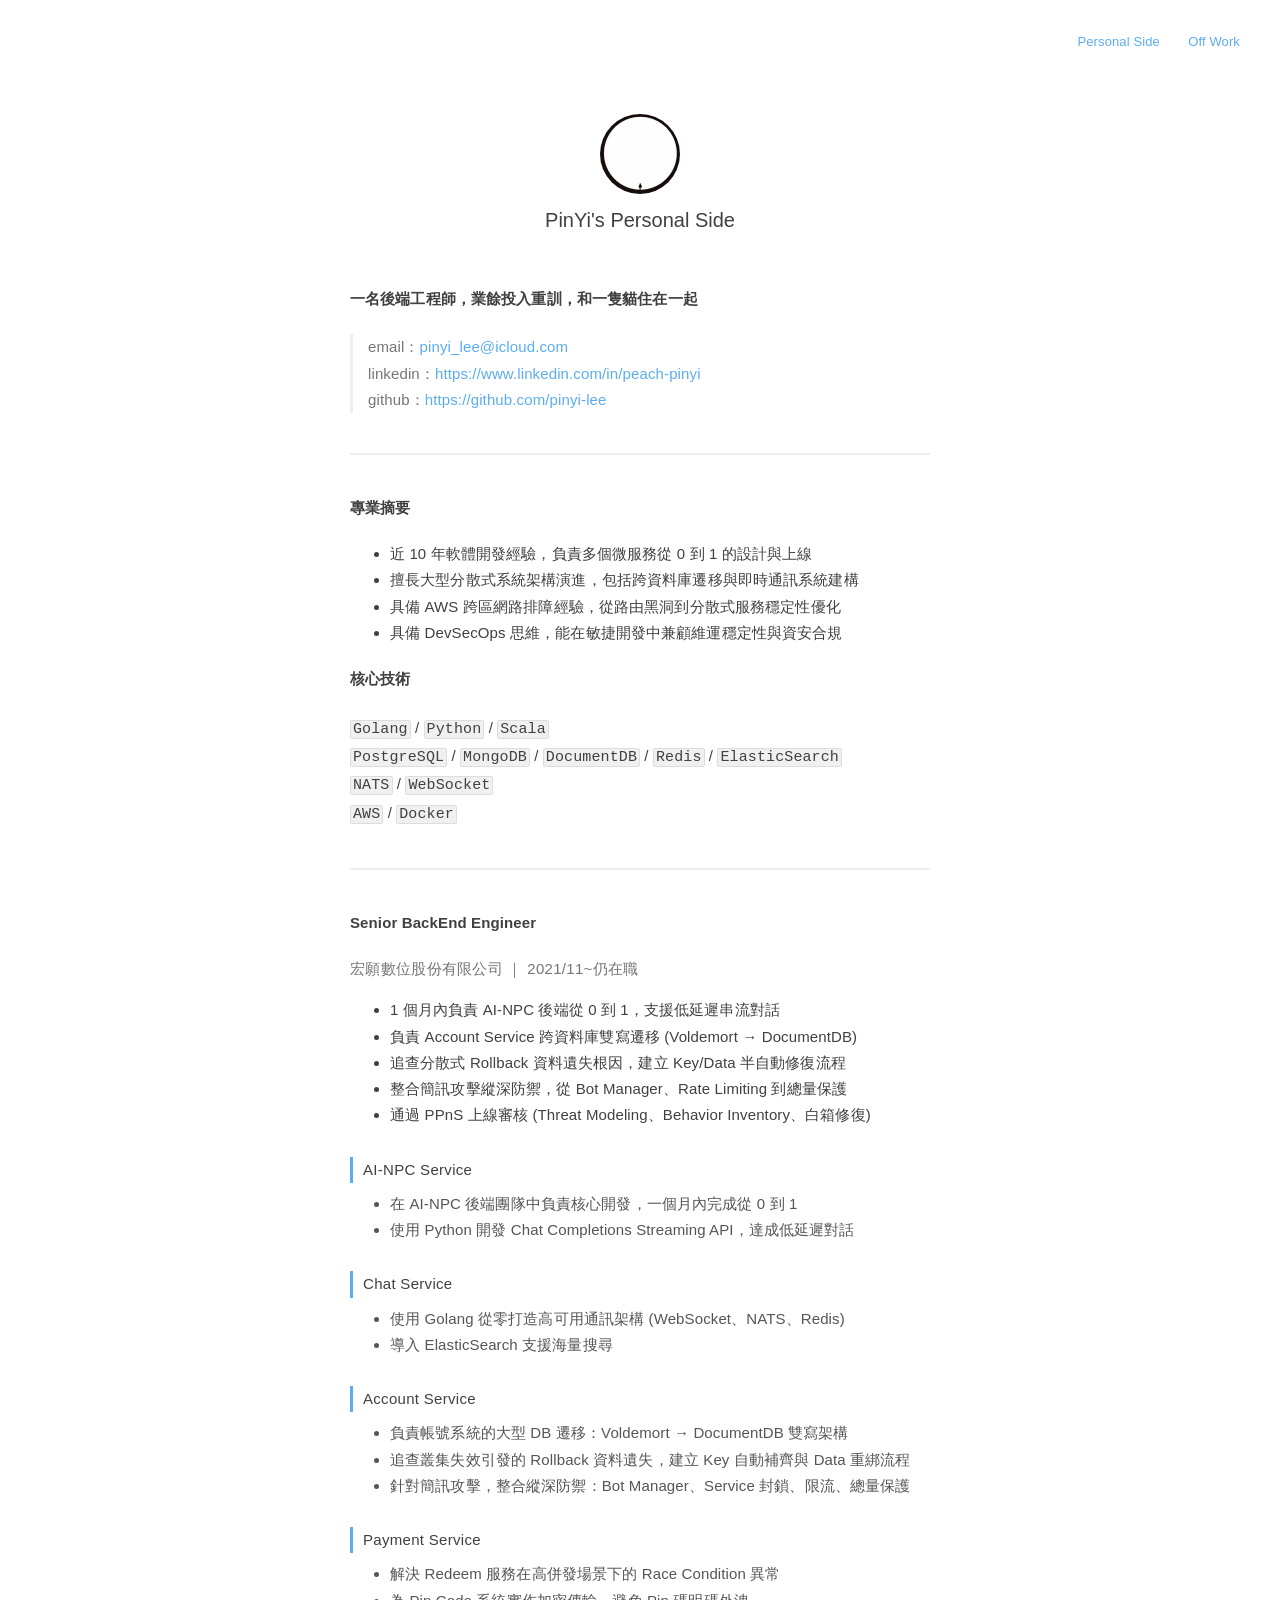
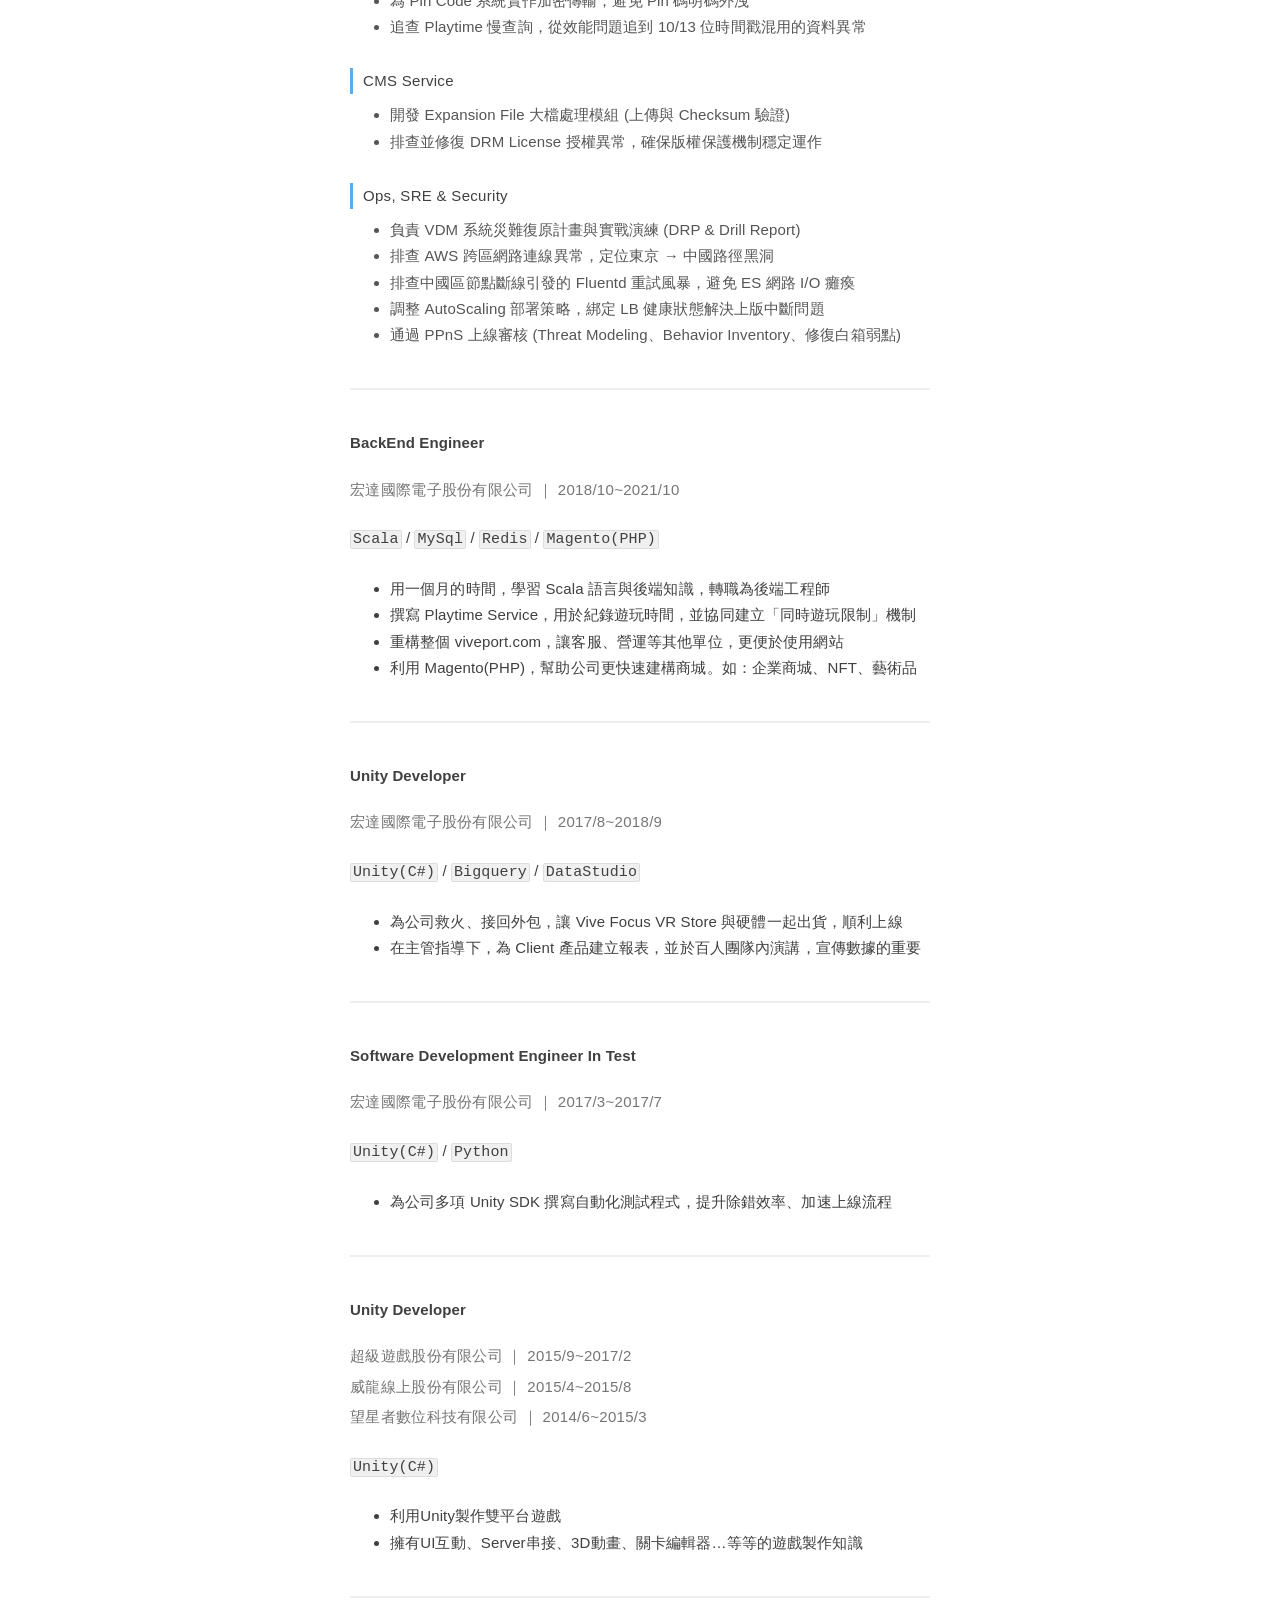
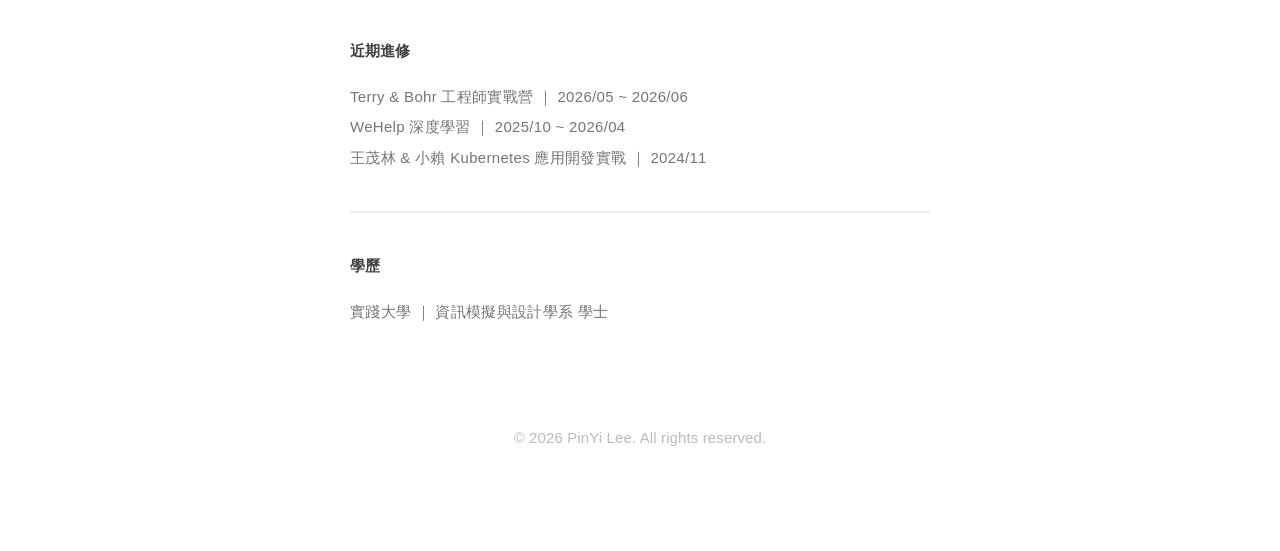
==== index.html @ 242f24a5 "resume, v1" ====
<!DOCTYPE html>
<html lang="en-us">
<head>
    <meta http-equiv="Content-Type" content="text/html; charset=UTF-8">
    <title>PinYi's Personal Side</title>
    <meta http-equiv="x-ua-compatible" content="IE=edge,chrome=1">
    <meta name="viewport" content="width=device-width,minimum-scale=1">
    <link rel="stylesheet" href="css/style.css">
    <link rel="shortcut icon" href="images/favicon.ico" type="image/x-icon">
</head>
<body>
    <nav class="navigation">
        <a href="index.html">Personal Side</a>
        <a href="offwork.html">Off Work</a>
    </nav>
    <main class="main">
        <header class="profile">
            <img class="avatar" alt="avatar" src="images/avatar.png">
            <h1>PinYi's Personal Side</h1>
        </header>
        <section id="section">
            <p><strong>一名後端工程師，業餘投入重訓，和一隻貓住在一起</strong></p>
            
            <blockquote>
                <p>email：<a href="mailto:pinyi_lee@icloud.com">pinyi_lee@icloud.com</a><br>
                linkedin：<a href="https://www.linkedin.com/in/peach-pinyi">https://www.linkedin.com/in/peach-pinyi</a><br>
                github：<a href="https://github.com/pinyi-lee">https://github.com/pinyi-lee</a></p>
            </blockquote>
            <hr>

            <h4>專業摘要</h4>
            <ul>
                <li>近 10 年軟體開發經驗，負責多個微服務從 0 到 1 的設計與上線</li>
                <li>擅長大型分散式系統架構演進，包括跨資料庫遷移與即時通訊系統建構</li>
                <li>具備 AWS 跨區網路排障經驗，從路由黑洞到分散式服務穩定性優化</li>
                <li>具備 DevSecOps 思維，能在敏捷開發中兼顧維運穩定性與資安合規</li>
            </ul>

            <h4>核心技術</h4>
            <p>
                <code>Golang</code> / <code>Python</code> / <code>Scala</code><br>
                <code>PostgreSQL</code> / <code>MongoDB</code> / <code>DocumentDB</code> / <code>Redis</code> / <code>ElasticSearch</code><br>
                <code>NATS</code> / <code>WebSocket</code><br>
                <code>AWS</code> / <code>Docker</code>
            </p>
            <hr>
            
            <h4 id="senior-backend-engineer-honyuan">Senior BackEnd Engineer</h4>
            <h5 class="job-place">宏願數位股份有限公司 ｜ 2021/11~仍在職</h5>
            <ul>
                <li>1 個月內負責 AI-NPC 後端從 0 到 1，支援低延遲串流對話</li>
                <li>負責 Account Service 跨資料庫雙寫遷移 (Voldemort → DocumentDB)</li>
                <li>追查分散式 Rollback 資料遺失根因，建立 Key/Data 半自動修復流程</li>
                <li>整合簡訊攻擊縱深防禦，從 Bot Manager、Rate Limiting 到總量保護</li>
                <li>通過 PPnS 上線審核 (Threat Modeling、Behavior Inventory、白箱修復)</li>
            </ul>

            <h6 class="project">AI-NPC Service</h6>
            <ul>
                <li>在 AI-NPC 後端團隊中負責核心開發，一個月內完成從 0 到 1</li>
                <li>使用 Python 開發 Chat Completions Streaming API，達成低延遲對話</li>
            </ul>

            <h6 class="project">Chat Service</h6>
            <ul>
                <li>使用 Golang 從零打造高可用通訊架構 (WebSocket、NATS、Redis)</li>
                <li>導入 ElasticSearch 支援海量搜尋</li>
            </ul>

            <h6 class="project">Account Service</h6>
            <ul>
                <li>負責帳號系統的大型 DB 遷移：Voldemort → DocumentDB 雙寫架構</li>
                <li>追查叢集失效引發的 Rollback 資料遺失，建立 Key 自動補齊與 Data 重綁流程</li>
                <li>針對簡訊攻擊，整合縱深防禦：Bot Manager、Service 封鎖、限流、總量保護</li>
            </ul>

            <h6 class="project">Payment Service</h6>
            <ul>
                <li>解決 Redeem 服務在高併發場景下的 Race Condition 異常</li>
                <li>為 Pin Code 系統實作加密傳輸，避免 Pin 碼明碼外洩</li>
                <li>追查 Playtime 慢查詢，從效能問題追到 10/13 位時間戳混用的資料異常</li>
            </ul>

            <h6 class="project">CMS Service</h6>
            <ul>
                <li>開發 Expansion File 大檔處理模組 (上傳與 Checksum 驗證)</li>
                <li>排查並修復 DRM License 授權異常，確保版權保護機制穩定運作</li>
            </ul>

            <h6 class="project">Ops, SRE &amp; Security</h6>
            <ul>
                <li>負責 VDM 系統災難復原計畫與實戰演練 (DRP &amp; Drill Report)</li>
                <li>排查 AWS 跨區網路連線異常，定位東京 → 中國路徑黑洞</li>
                <li>排查中國區節點斷線引發的 Fluentd 重試風暴，避免 ES 網路 I/O 癱瘓</li>
                <li>調整 AutoScaling 部署策略，綁定 LB 健康狀態解決上版中斷問題</li>
                <li>通過 PPnS 上線審核 (Threat Modeling、Behavior Inventory、修復白箱弱點)</li>
            </ul>
            <hr>
            
            <h4 id="backend-engineer-htc">BackEnd Engineer</h4>
            <h5 class="job-place">宏達國際電子股份有限公司 ｜ 2018/10~2021/10</h5>
            <p><code>Scala</code> / <code>MySql</code> / <code>Redis</code> / <code>Magento(PHP)</code></p>
            <ul>
                <li>用一個月的時間，學習 Scala 語言與後端知識，轉職為後端工程師</li>
                <li>撰寫 Playtime Service，用於紀錄遊玩時間，並協同建立「同時遊玩限制」機制</li>
                <li>重構整個 viveport.com，讓客服、營運等其他單位，更便於使用網站</li>
                <li>利用 Magento(PHP)，幫助公司更快速建構商城。如：企業商城、NFT、藝術品</li>
            </ul>
            <hr>
            
            <h4 id="unity-developer-htc">Unity Developer</h4>
            <h5 class="job-place">宏達國際電子股份有限公司 ｜ 2017/8~2018/9</h5>
            <p><code>Unity(C#)</code> / <code>Bigquery</code> / <code>DataStudio</code></p>
            <ul>
                <li>為公司救火、接回外包，讓 Vive Focus VR Store 與硬體一起出貨，順利上線</li>
                <li>在主管指導下，為 Client 產品建立報表，並於百人團隊內演講，宣傳數據的重要</li>
            </ul>
            <hr>
            
            <h4 id="sdet-htc">Software Development Engineer In Test</h4>
            <h5 class="job-place">宏達國際電子股份有限公司 ｜ 2017/3~2017/7</h5>
            <p><code>Unity(C#)</code> / <code>Python</code></p>
            <ul>
                <li>為公司多項 Unity SDK 撰寫自動化測試程式，提升除錯效率、加速上線流程</li>
            </ul>
            <hr>
            
            <h4 id="unity-developer-game-studios">Unity Developer</h4>
            <h5 class="job-place">超級遊戲股份有限公司 ｜ 2015/9~2017/2</h5>
            <h5 class="job-place">威龍線上股份有限公司 ｜ 2015/4~2015/8</h5>
            <h5 class="job-place">望星者數位科技有限公司 ｜ 2014/6~2015/3</h5>
            <p><code>Unity(C#)</code></p>
            <ul>
                <li>利用Unity製作雙平台遊戲</li>
                <li>擁有UI互動、Server串接、3D動畫、關卡編輯器…等等的遊戲製作知識</li>
            </ul>
            <hr>

            <h4 id="continuous-learning">近期進修</h4>
            <h5 class="job-place">Terry &amp; Bohr 工程師實戰營 ｜ 2026/05 ~ 2026/06</h5>
            <h5 class="job-place">WeHelp 深度學習 ｜ 2025/10 ~ 2026/04</h5>
            <h5 class="job-place">王茂林 &amp; 小賴 Kubernetes 應用開發實戰 ｜ 2024/11</h5>
            <hr>

            <h4 id="education">學歷</h4>
            <h5 class="job-place">實踐大學 ｜ 資訊模擬與設計學系 學士</h5>
        </section>
    </main>
    <footer id="footer">
        <div class="copyright">© 2026 PinYi Lee. All rights reserved.</div>
    </footer>
</body>
</html>
---- css/style.css ----
/* =========================================================
 * Personal Resume / Profile Stylesheet
 * Pages: index.html (履歷) / offwork.html (興趣頁)
 * ========================================================= */


/* ---------- Base ---------- */

body {
  font: normal 15px/1.5em 'Helvetica Neue', Helvetica, Arial, sans-serif;
  color: #404040;
  line-height: 1.75;
  letter-spacing: 0.008em;
}

a {
  text-decoration: none;
  color: #5badf0;
}

a:hover {
  color: #0366d6;
}


/* ---------- Common typography ---------- */

/* 引言區塊（信箱 / LinkedIn / GitHub） */
blockquote {
  margin-top: 5px;
  margin-bottom: 5px;
  padding-left: 1em;
  margin-left: 0;
  border-left: 3px solid #eee;
  color: #757575;
}

/* 區塊分隔線 */
hr {
  display: block;
  border: none;
  height: 2px;
  margin: 40px auto;
  background: #eee;
}

h1,
h2,
h3 {
  font-weight: 400;
}

p {
  margin-block-start: 1.5em;
  margin-block-end: 1.5em;
  word-break: normal;
  overflow-wrap: anywhere;
}

/* 內嵌技術關鍵字標籤（如 Golang / Python） */
p code {
  font-family: SFMono-Regular, Consolas, Liberation Mono, Menlo, Courier, monospace;
  font-size: inherit;
  background-color: rgba(0, 0, 0, 0.06);
  padding: 0 2px;
  border: 1px solid rgba(0, 0, 0, 0.08);
  border-radius: 2px;
  line-height: inherit;
  word-wrap: break-word;
}


/* ---------- Resume specific typography ---------- */

/* 公司名/在職期間（灰色副標） */
h5.job-place {
  font-size: 15px;
  font-weight: 400;
  color: #757575;
  margin: 4px 0;
  letter-spacing: 0.02em;
}

/* 各 Service 區塊標題（藍色左條） */
h6.project {
  font-size: 15px;
  font-weight: 500;
  color: #404040;
  margin: 28px 0 8px 0;
  padding-left: 10px;
  border-left: 3px solid #5badf0;
  letter-spacing: 0.02em;
}

/* 緊接在 project 標題後的條列項目 */
h6.project + ul {
  margin-top: 0;
  color: #555;
}


/* ---------- Navigation ---------- */

nav.navigation {
  padding: 20px 20px 0;
  background: rgba(255, 255, 255, 0.9);
  margin: 0 auto;
  text-align: right;
  z-index: 100;
}

nav.navigation a {
  padding: 8px 12px;
  color: #5badf0;
  font-size: 13px;
  line-height: 1.35;
  border-radius: 3px;
}

nav.navigation a:hover {
  color: #0366d6;
}

@media (max-width: 700px) {
  nav.navigation {
    padding: 20px 10px 0 0;
  }
  nav.navigation a {
    padding: 8px 8px;
  }
}


/* ---------- Layout ---------- */

.main {
  width: 100%;
  margin: 0 auto;
}

/* 頁面開頭：頭像 + 主標題 */
.profile {
  margin: 60px auto 0 auto;
  text-align: center;
}

.profile .avatar {
  display: inline-block;
  width: 80px;
  height: 80px;
  border-radius: 50%;
}

.profile h1 {
  font-weight: 400;
  letter-spacing: 0;
  font-size: 20px;
  color: #404040;
  margin: 0;
}

/* 主要內容區（限制最大寬度、置中） */
#section {
  max-width: 580px;
  margin: 48px auto 0 auto;
  padding: 0 12px;
}


/* ---------- offwork.html photo grid ---------- */

/* 兩欄照片網格，手機版自動轉單欄 */
.photo-grid {
  display: grid;
  grid-template-columns: repeat(2, 1fr);
  gap: 16px;
  margin-top: 20px;
}

.photo-grid img {
  width: 100%;
  height: auto;
  aspect-ratio: 4/3;
  object-fit: cover;
  border-radius: 8px;
  box-shadow: 0 2px 6px rgba(0, 0, 0, 0.08);

  /* 強迫瀏覽器使用高品質的影像縮放演算法（針對大多數現代瀏覽器） */
  image-rendering: high-quality;

  /* 針對舊版 WebKit (Safari, Chrome) 的相容性設定，開啟硬體加速 */
  /* 這行通常對解決細節鋸齒最有效，因為它會請 GPU 來處理平滑化 */
  transform: translateZ(0);

  /* 消除縮放時可能產生的微小抖動 */
  backface-visibility: hidden;
}

@media (max-width: 600px) {
  .photo-grid {
    grid-template-columns: 1fr;
  }
}


/* ---------- Footer ---------- */

#footer {
  margin-top: 100px;
  margin-bottom: 100px;
  text-align: center;
  color: #bbbbbb;
  font-size: 14px;
}

#footer .copyright {
  margin: 20px auto;
  font-size: 15px;
}
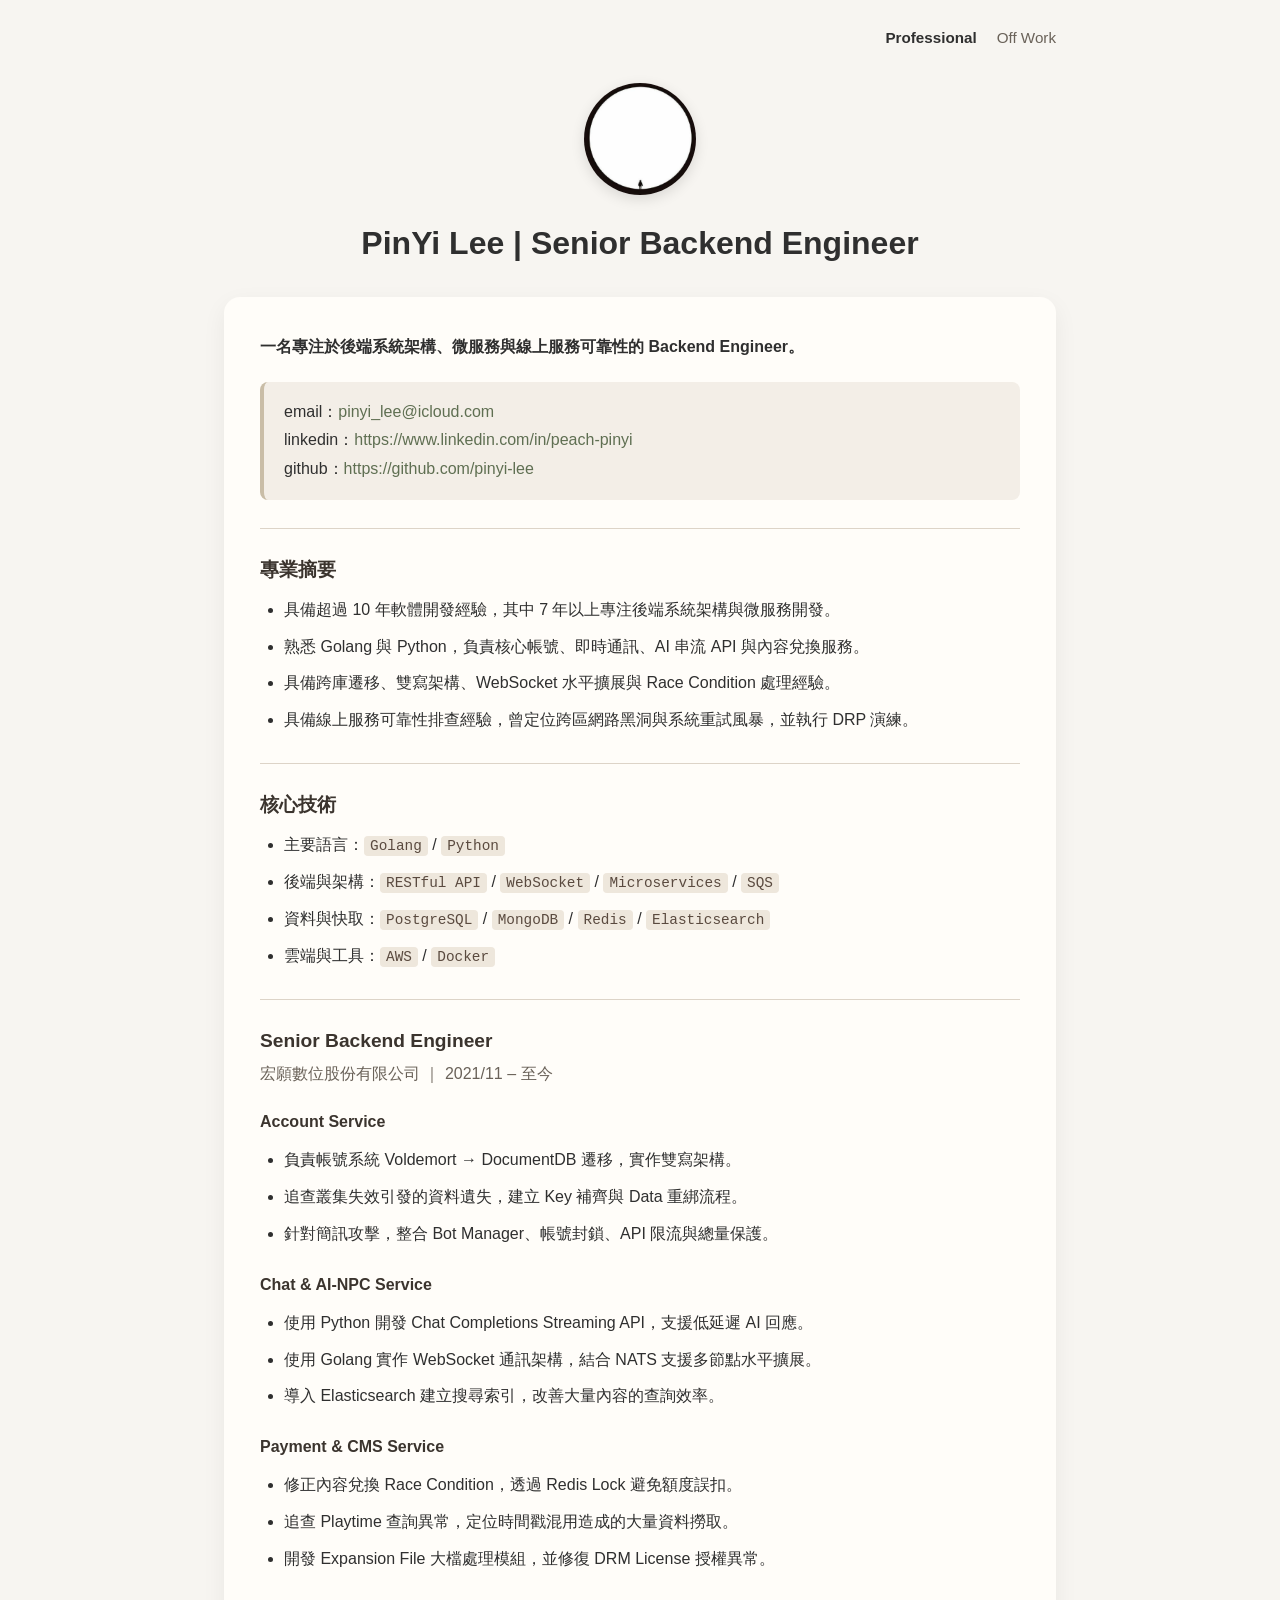
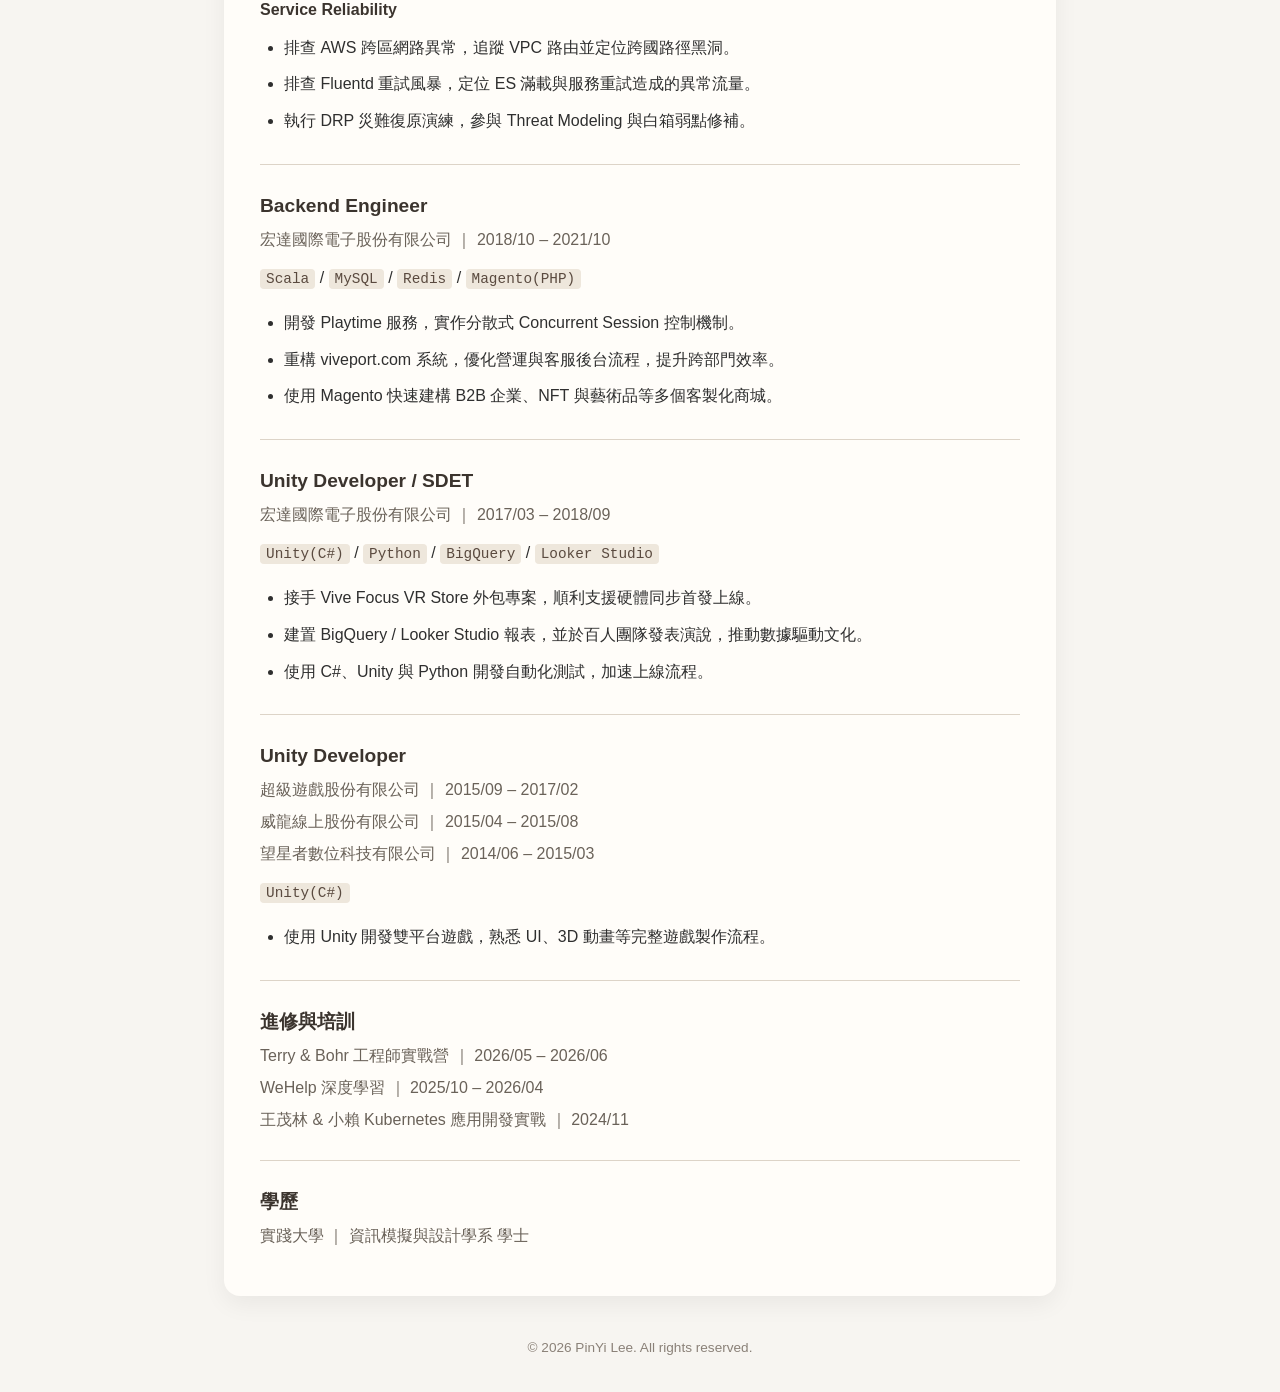
==== commit 7beade73: "resume, v2" ====
--- a/index.html
+++ b/index.html
@@ -1,8 +1,8 @@
 <!DOCTYPE html>
-<html lang="en-us">
+<html lang="zh-TW">
 <head>
     <meta http-equiv="Content-Type" content="text/html; charset=UTF-8">
-    <title>PinYi's Personal Side</title>
+    <title>PinYi Lee | Senior Backend Engineer</title>
     <meta http-equiv="x-ua-compatible" content="IE=edge,chrome=1">
     <meta name="viewport" content="width=device-width,minimum-scale=1">
     <link rel="stylesheet" href="css/style.css">
@@ -10,17 +10,19 @@
 </head>
 <body>
     <nav class="navigation">
-        <a href="index.html">Personal Side</a>
+        <a href="index.html" class="active">Professional</a>
         <a href="offwork.html">Off Work</a>
     </nav>
+
     <main class="main">
         <header class="profile">
-            <img class="avatar" alt="avatar" src="images/avatar.png">
-            <h1>PinYi's Personal Side</h1>
+            <img class="avatar" alt="PinYi Lee avatar" src="images/avatar.png">
+            <h1>PinYi Lee | Senior Backend Engineer</h1>
         </header>
+
         <section id="section">
-            <p><strong>一名後端工程師，業餘投入重訓，和一隻貓住在一起</strong></p>
-            
+            <p><strong>一名專注於後端系統架構、微服務與線上服務可靠性的 Backend Engineer。</strong></p>
+
             <blockquote>
                 <p>email：<a href="mailto:pinyi_lee@icloud.com">pinyi_lee@icloud.com</a><br>
                 linkedin：<a href="https://www.linkedin.com/in/peach-pinyi">https://www.linkedin.com/in/peach-pinyi</a><br>
@@ -30,115 +32,87 @@
 
             <h4>專業摘要</h4>
             <ul>
-                <li>近 10 年軟體開發經驗，負責多個微服務從 0 到 1 的設計與上線</li>
-                <li>擅長大型分散式系統架構演進，包括跨資料庫遷移與即時通訊系統建構</li>
-                <li>具備 AWS 跨區網路排障經驗，從路由黑洞到分散式服務穩定性優化</li>
-                <li>具備 DevSecOps 思維，能在敏捷開發中兼顧維運穩定性與資安合規</li>
+                <li>具備超過 10 年軟體開發經驗，其中 7 年以上專注後端系統架構與微服務開發。</li>
+                <li>熟悉 Golang 與 Python，負責核心帳號、即時通訊、AI 串流 API 與內容兌換服務。</li>
+                <li>具備跨庫遷移、雙寫架構、WebSocket 水平擴展與 Race Condition 處理經驗。</li>
+                <li>具備線上服務可靠性排查經驗，曾定位跨區網路黑洞與系統重試風暴，並執行 DRP 演練。</li>
             </ul>
+            <hr>
 
             <h4>核心技術</h4>
-            <p>
-                <code>Golang</code> / <code>Python</code> / <code>Scala</code><br>
-                <code>PostgreSQL</code> / <code>MongoDB</code> / <code>DocumentDB</code> / <code>Redis</code> / <code>ElasticSearch</code><br>
-                <code>NATS</code> / <code>WebSocket</code><br>
-                <code>AWS</code> / <code>Docker</code>
-            </p>
+            <ul>
+                <li>主要語言：<code>Golang</code> / <code>Python</code></li>
+                <li>後端與架構：<code>RESTful API</code> / <code>WebSocket</code> / <code>Microservices</code> / <code>SQS</code></li>
+                <li>資料與快取：<code>PostgreSQL</code> / <code>MongoDB</code> / <code>Redis</code> / <code>Elasticsearch</code></li>
+                <li>雲端與工具：<code>AWS</code> / <code>Docker</code></li>
+            </ul>
             <hr>
-            
-            <h4 id="senior-backend-engineer-honyuan">Senior BackEnd Engineer</h4>
-            <h5 class="job-place">宏願數位股份有限公司 ｜ 2021/11~仍在職</h5>
-            <ul>
-                <li>1 個月內負責 AI-NPC 後端從 0 到 1，支援低延遲串流對話</li>
-                <li>負責 Account Service 跨資料庫雙寫遷移 (Voldemort → DocumentDB)</li>
-                <li>追查分散式 Rollback 資料遺失根因，建立 Key/Data 半自動修復流程</li>
-                <li>整合簡訊攻擊縱深防禦，從 Bot Manager、Rate Limiting 到總量保護</li>
-                <li>通過 PPnS 上線審核 (Threat Modeling、Behavior Inventory、白箱修復)</li>
-            </ul>
 
-            <h6 class="project">AI-NPC Service</h6>
-            <ul>
-                <li>在 AI-NPC 後端團隊中負責核心開發，一個月內完成從 0 到 1</li>
-                <li>使用 Python 開發 Chat Completions Streaming API，達成低延遲對話</li>
-            </ul>
-
-            <h6 class="project">Chat Service</h6>
-            <ul>
-                <li>使用 Golang 從零打造高可用通訊架構 (WebSocket、NATS、Redis)</li>
-                <li>導入 ElasticSearch 支援海量搜尋</li>
-            </ul>
+            <h4 id="senior-backend-engineer-honyuan">Senior Backend Engineer</h4>
+            <h5 class="job-place">宏願數位股份有限公司 ｜ 2021/11 – 至今</h5>
 
             <h6 class="project">Account Service</h6>
             <ul>
-                <li>負責帳號系統的大型 DB 遷移：Voldemort → DocumentDB 雙寫架構</li>
-                <li>追查叢集失效引發的 Rollback 資料遺失，建立 Key 自動補齊與 Data 重綁流程</li>
-                <li>針對簡訊攻擊，整合縱深防禦：Bot Manager、Service 封鎖、限流、總量保護</li>
+                <li>負責帳號系統 Voldemort → DocumentDB 遷移，實作雙寫架構。</li>
+                <li>追查叢集失效引發的資料遺失，建立 Key 補齊與 Data 重綁流程。</li>
+                <li>針對簡訊攻擊，整合 Bot Manager、帳號封鎖、API 限流與總量保護。</li>
             </ul>
 
-            <h6 class="project">Payment Service</h6>
+            <h6 class="project">Chat &amp; AI-NPC Service</h6>
             <ul>
-                <li>解決 Redeem 服務在高併發場景下的 Race Condition 異常</li>
-                <li>為 Pin Code 系統實作加密傳輸，避免 Pin 碼明碼外洩</li>
-                <li>追查 Playtime 慢查詢，從效能問題追到 10/13 位時間戳混用的資料異常</li>
+                <li>使用 Python 開發 Chat Completions Streaming API，支援低延遲 AI 回應。</li>
+                <li>使用 Golang 實作 WebSocket 通訊架構，結合 NATS 支援多節點水平擴展。</li>
+                <li>導入 Elasticsearch 建立搜尋索引，改善大量內容的查詢效率。</li>
             </ul>
 
-            <h6 class="project">CMS Service</h6>
+            <h6 class="project">Payment &amp; CMS Service</h6>
             <ul>
-                <li>開發 Expansion File 大檔處理模組 (上傳與 Checksum 驗證)</li>
-                <li>排查並修復 DRM License 授權異常，確保版權保護機制穩定運作</li>
+                <li>修正內容兌換 Race Condition，透過 Redis Lock 避免額度誤扣。</li>
+                <li>追查 Playtime 查詢異常，定位時間戳混用造成的大量資料撈取。</li>
+                <li>開發 Expansion File 大檔處理模組，並修復 DRM License 授權異常。</li>
             </ul>
 
-            <h6 class="project">Ops, SRE &amp; Security</h6>
+            <h6 class="project">Service Reliability</h6>
             <ul>
-                <li>負責 VDM 系統災難復原計畫與實戰演練 (DRP &amp; Drill Report)</li>
-                <li>排查 AWS 跨區網路連線異常，定位東京 → 中國路徑黑洞</li>
-                <li>排查中國區節點斷線引發的 Fluentd 重試風暴，避免 ES 網路 I/O 癱瘓</li>
-                <li>調整 AutoScaling 部署策略，綁定 LB 健康狀態解決上版中斷問題</li>
-                <li>通過 PPnS 上線審核 (Threat Modeling、Behavior Inventory、修復白箱弱點)</li>
-            </ul>
-            <hr>
-            
-            <h4 id="backend-engineer-htc">BackEnd Engineer</h4>
-            <h5 class="job-place">宏達國際電子股份有限公司 ｜ 2018/10~2021/10</h5>
-            <p><code>Scala</code> / <code>MySql</code> / <code>Redis</code> / <code>Magento(PHP)</code></p>
-            <ul>
-                <li>用一個月的時間，學習 Scala 語言與後端知識，轉職為後端工程師</li>
-                <li>撰寫 Playtime Service，用於紀錄遊玩時間，並協同建立「同時遊玩限制」機制</li>
-                <li>重構整個 viveport.com，讓客服、營運等其他單位，更便於使用網站</li>
-                <li>利用 Magento(PHP)，幫助公司更快速建構商城。如：企業商城、NFT、藝術品</li>
-            </ul>
-            <hr>
-            
-            <h4 id="unity-developer-htc">Unity Developer</h4>
-            <h5 class="job-place">宏達國際電子股份有限公司 ｜ 2017/8~2018/9</h5>
-            <p><code>Unity(C#)</code> / <code>Bigquery</code> / <code>DataStudio</code></p>
-            <ul>
-                <li>為公司救火、接回外包，讓 Vive Focus VR Store 與硬體一起出貨，順利上線</li>
-                <li>在主管指導下，為 Client 產品建立報表，並於百人團隊內演講，宣傳數據的重要</li>
-            </ul>
-            <hr>
-            
-            <h4 id="sdet-htc">Software Development Engineer In Test</h4>
-            <h5 class="job-place">宏達國際電子股份有限公司 ｜ 2017/3~2017/7</h5>
-            <p><code>Unity(C#)</code> / <code>Python</code></p>
-            <ul>
-                <li>為公司多項 Unity SDK 撰寫自動化測試程式，提升除錯效率、加速上線流程</li>
-            </ul>
-            <hr>
-            
-            <h4 id="unity-developer-game-studios">Unity Developer</h4>
-            <h5 class="job-place">超級遊戲股份有限公司 ｜ 2015/9~2017/2</h5>
-            <h5 class="job-place">威龍線上股份有限公司 ｜ 2015/4~2015/8</h5>
-            <h5 class="job-place">望星者數位科技有限公司 ｜ 2014/6~2015/3</h5>
-            <p><code>Unity(C#)</code></p>
-            <ul>
-                <li>利用Unity製作雙平台遊戲</li>
-                <li>擁有UI互動、Server串接、3D動畫、關卡編輯器…等等的遊戲製作知識</li>
+                <li>排查 AWS 跨區網路異常，追蹤 VPC 路由並定位跨國路徑黑洞。</li>
+                <li>排查 Fluentd 重試風暴，定位 ES 滿載與服務重試造成的異常流量。</li>
+                <li>執行 DRP 災難復原演練，參與 Threat Modeling 與白箱弱點修補。</li>
             </ul>
             <hr>
 
-            <h4 id="continuous-learning">近期進修</h4>
-            <h5 class="job-place">Terry &amp; Bohr 工程師實戰營 ｜ 2026/05 ~ 2026/06</h5>
-            <h5 class="job-place">WeHelp 深度學習 ｜ 2025/10 ~ 2026/04</h5>
+            <h4 id="backend-engineer-htc">Backend Engineer</h4>
+            <h5 class="job-place">宏達國際電子股份有限公司 ｜ 2018/10 – 2021/10</h5>
+            <p><code>Scala</code> / <code>MySQL</code> / <code>Redis</code> / <code>Magento(PHP)</code></p>
+            <ul>
+                <li>開發 Playtime 服務，實作分散式 Concurrent Session 控制機制。</li>
+                <li>重構 viveport.com 系統，優化營運與客服後台流程，提升跨部門效率。</li>
+                <li>使用 Magento 快速建構 B2B 企業、NFT 與藝術品等多個客製化商城。</li>
+            </ul>
+            <hr>
+
+            <h4 id="unity-developer-sdet-htc">Unity Developer / SDET</h4>
+            <h5 class="job-place">宏達國際電子股份有限公司 ｜ 2017/03 – 2018/09</h5>
+            <p><code>Unity(C#)</code> / <code>Python</code> / <code>BigQuery</code> / <code>Looker Studio</code></p>
+            <ul>
+                <li>接手 Vive Focus VR Store 外包專案，順利支援硬體同步首發上線。</li>
+                <li>建置 BigQuery / Looker Studio 報表，並於百人團隊發表演說，推動數據驅動文化。</li>
+                <li>使用 C#、Unity 與 Python 開發自動化測試，加速上線流程。</li>
+            </ul>
+            <hr>
+
+            <h4 id="unity-developer-game-studios">Unity Developer</h4>
+            <h5 class="job-place">超級遊戲股份有限公司 ｜ 2015/09 – 2017/02</h5>
+            <h5 class="job-place">威龍線上股份有限公司 ｜ 2015/04 – 2015/08</h5>
+            <h5 class="job-place">望星者數位科技有限公司 ｜ 2014/06 – 2015/03</h5>
+            <p><code>Unity(C#)</code></p>
+            <ul>
+                <li>使用 Unity 開發雙平台遊戲，熟悉 UI、3D 動畫等完整遊戲製作流程。</li>
+            </ul>
+            <hr>
+
+            <h4 id="continuous-learning">進修與培訓</h4>
+            <h5 class="job-place">Terry &amp; Bohr 工程師實戰營 ｜ 2026/05 – 2026/06</h5>
+            <h5 class="job-place">WeHelp 深度學習 ｜ 2025/10 – 2026/04</h5>
             <h5 class="job-place">王茂林 &amp; 小賴 Kubernetes 應用開發實戰 ｜ 2024/11</h5>
             <hr>
 
@@ -146,6 +120,7 @@
             <h5 class="job-place">實踐大學 ｜ 資訊模擬與設計學系 學士</h5>
         </section>
     </main>
+
     <footer id="footer">
         <div class="copyright">© 2026 PinYi Lee. All rights reserved.</div>
     </footer>
--- a/css/style.css
+++ b/css/style.css
@@ -1,219 +1,257 @@
 /* =========================================================
- * Personal Resume / Profile Stylesheet
- * Pages: index.html (履歷) / offwork.html (興趣頁)
- * ========================================================= */
-
-
-/* ---------- Base ---------- */
+   Base
+   ========================================================= */
+
+* {
+    box-sizing: border-box;
+}
+
+html {
+    font-size: 16px;
+}
 
 body {
-  font: normal 15px/1.5em 'Helvetica Neue', Helvetica, Arial, sans-serif;
-  color: #404040;
-  line-height: 1.75;
-  letter-spacing: 0.008em;
+    margin: 0;
+    color: #2f2f2f;
+    background-color: #f7f5f1;
+    font-family: -apple-system, BlinkMacSystemFont, "Segoe UI", "Noto Sans TC", "Helvetica Neue", Arial, sans-serif;
+    line-height: 1.8;
 }
 
 a {
-  text-decoration: none;
-  color: #5badf0;
+    color: #5f6f52;
+    text-decoration: none;
 }
 
 a:hover {
-  color: #0366d6;
-}
-
-
-/* ---------- Common typography ---------- */
-
-/* 引言區塊（信箱 / LinkedIn / GitHub） */
-blockquote {
-  margin-top: 5px;
-  margin-bottom: 5px;
-  padding-left: 1em;
-  margin-left: 0;
-  border-left: 3px solid #eee;
-  color: #757575;
-}
-
-/* 區塊分隔線 */
+    text-decoration: underline;
+}
+
+code {
+    padding: 2px 6px;
+    border-radius: 4px;
+    color: #5a4a3f;
+    background-color: #eee7dc;
+    font-family: "SFMono-Regular", Consolas, "Liberation Mono", Menlo, monospace;
+    font-size: 0.9em;
+}
+
 hr {
-  display: block;
-  border: none;
-  height: 2px;
-  margin: 40px auto;
-  background: #eee;
-}
-
-h1,
-h2,
-h3 {
-  font-weight: 400;
-}
-
-p {
-  margin-block-start: 1.5em;
-  margin-block-end: 1.5em;
-  word-break: normal;
-  overflow-wrap: anywhere;
-}
-
-/* 內嵌技術關鍵字標籤（如 Golang / Python） */
-p code {
-  font-family: SFMono-Regular, Consolas, Liberation Mono, Menlo, Courier, monospace;
-  font-size: inherit;
-  background-color: rgba(0, 0, 0, 0.06);
-  padding: 0 2px;
-  border: 1px solid rgba(0, 0, 0, 0.08);
-  border-radius: 2px;
-  line-height: inherit;
-  word-wrap: break-word;
-}
-
-
-/* ---------- Resume specific typography ---------- */
-
-/* 公司名/在職期間（灰色副標） */
-h5.job-place {
-  font-size: 15px;
-  font-weight: 400;
-  color: #757575;
-  margin: 4px 0;
-  letter-spacing: 0.02em;
-}
-
-/* 各 Service 區塊標題（藍色左條） */
-h6.project {
-  font-size: 15px;
-  font-weight: 500;
-  color: #404040;
-  margin: 28px 0 8px 0;
-  padding-left: 10px;
-  border-left: 3px solid #5badf0;
-  letter-spacing: 0.02em;
-}
-
-/* 緊接在 project 標題後的條列項目 */
-h6.project + ul {
-  margin-top: 0;
-  color: #555;
-}
-
-
-/* ---------- Navigation ---------- */
-
-nav.navigation {
-  padding: 20px 20px 0;
-  background: rgba(255, 255, 255, 0.9);
-  margin: 0 auto;
-  text-align: right;
-  z-index: 100;
-}
-
-nav.navigation a {
-  padding: 8px 12px;
-  color: #5badf0;
-  font-size: 13px;
-  line-height: 1.35;
-  border-radius: 3px;
-}
-
-nav.navigation a:hover {
-  color: #0366d6;
-}
-
-@media (max-width: 700px) {
-  nav.navigation {
-    padding: 20px 10px 0 0;
-  }
-  nav.navigation a {
-    padding: 8px 8px;
-  }
-}
-
-
-/* ---------- Layout ---------- */
+    margin: 28px 0;
+    border: 0;
+    border-top: 1px solid #ddd4c8;
+}
+
+
+/* =========================================================
+   Navigation
+   ========================================================= */
+
+.navigation {
+    max-width: 880px;
+    margin: 0 auto;
+    padding: 24px 24px 8px;
+    display: flex;
+    justify-content: flex-end;
+    gap: 20px;
+}
+
+.navigation a {
+    color: #6a6259;
+    font-size: 0.95rem;
+    font-weight: 500;
+}
+
+.navigation a.active {
+    color: #2f2f2f;
+    font-weight: 700;
+}
+
+
+/* =========================================================
+   Layout
+   ========================================================= */
 
 .main {
-  width: 100%;
-  margin: 0 auto;
-}
-
-/* 頁面開頭：頭像 + 主標題 */
+    max-width: 880px;
+    margin: 0 auto;
+    padding: 24px;
+}
+
 .profile {
-  margin: 60px auto 0 auto;
-  text-align: center;
-}
-
-.profile .avatar {
-  display: inline-block;
-  width: 80px;
-  height: 80px;
-  border-radius: 50%;
+    margin-bottom: 32px;
+    text-align: center;
+}
+
+.avatar {
+    width: 112px;
+    height: 112px;
+    border-radius: 50%;
+    object-fit: cover;
+    box-shadow: 0 4px 14px rgba(0, 0, 0, 0.12);
 }
 
 .profile h1 {
-  font-weight: 400;
-  letter-spacing: 0;
-  font-size: 20px;
-  color: #404040;
-  margin: 0;
-}
-
-/* 主要內容區（限制最大寬度、置中） */
+    margin: 18px 0 0;
+    color: #2f2f2f;
+    font-size: 2rem;
+    line-height: 1.3;
+}
+
 #section {
-  max-width: 580px;
-  margin: 48px auto 0 auto;
-  padding: 0 12px;
-}
-
-
-/* ---------- offwork.html photo grid ---------- */
-
-/* 兩欄照片網格，手機版自動轉單欄 */
+    padding: 36px;
+    border-radius: 16px;
+    background-color: #fffdf9;
+    box-shadow: 0 8px 24px rgba(0, 0, 0, 0.06);
+}
+
+#section p {
+    margin: 0 0 16px;
+}
+
+#section p:last-child {
+    margin-bottom: 0;
+}
+
+#section .lead {
+    margin-bottom: 20px;
+    font-size: 1.05rem;
+}
+
+#section ul {
+    margin: 12px 0 0;
+    padding-left: 24px;
+}
+
+#section li {
+    margin-bottom: 8px;
+}
+
+#section blockquote {
+    margin: 20px 0;
+    padding: 16px 20px;
+    border-left: 4px solid #c9bda7;
+    border-radius: 8px;
+    background-color: #f3eee7;
+}
+
+#section blockquote p {
+    margin: 0;
+}
+
+
+/* =========================================================
+   Headings
+   ========================================================= */
+
+h4 {
+    margin: 0 0 12px;
+    color: #3b342e;
+    font-size: 1.2rem;
+    line-height: 1.4;
+}
+
+h5 {
+    margin: 0 0 12px;
+    color: #6a6259;
+    font-size: 1rem;
+    font-weight: 500;
+    line-height: 1.5;
+}
+
+h6 {
+    margin: 24px 0 8px;
+    color: #3b342e;
+    font-size: 1rem;
+    line-height: 1.5;
+}
+
+.job-place {
+    margin-top: -4px;
+}
+
+.project {
+    font-weight: 700;
+}
+
+
+/* =========================================================
+   Off Work Photo Grid
+   ========================================================= */
+
 .photo-grid {
-  display: grid;
-  grid-template-columns: repeat(2, 1fr);
-  gap: 16px;
-  margin-top: 20px;
+    display: grid;
+    grid-template-columns: repeat(2, 1fr);
+    gap: 16px;
+    margin-top: 20px;
 }
 
 .photo-grid img {
-  width: 100%;
-  height: auto;
-  aspect-ratio: 4/3;
-  object-fit: cover;
-  border-radius: 8px;
-  box-shadow: 0 2px 6px rgba(0, 0, 0, 0.08);
-
-  /* 強迫瀏覽器使用高品質的影像縮放演算法（針對大多數現代瀏覽器） */
-  image-rendering: high-quality;
-
-  /* 針對舊版 WebKit (Safari, Chrome) 的相容性設定，開啟硬體加速 */
-  /* 這行通常對解決細節鋸齒最有效，因為它會請 GPU 來處理平滑化 */
-  transform: translateZ(0);
-
-  /* 消除縮放時可能產生的微小抖動 */
-  backface-visibility: hidden;
-}
+    width: 100%;
+    height: 100%;
+    aspect-ratio: 4 / 3;
+    object-fit: cover;
+    border-radius: 8px;
+    box-shadow: 0 2px 6px rgba(0, 0, 0, 0.08);
+}
+
+
+/* =========================================================
+   Footer
+   ========================================================= */
+
+#footer {
+    max-width: 880px;
+    margin: 0 auto;
+    padding: 8px 24px 32px;
+    color: #8a8178;
+    text-align: center;
+    font-size: 0.85rem;
+}
+
+.copyright {
+    margin-top: 8px;
+}
+
+
+/* =========================================================
+   Responsive
+   ========================================================= */
 
 @media (max-width: 600px) {
-  .photo-grid {
-    grid-template-columns: 1fr;
-  }
-}
-
-
-/* ---------- Footer ---------- */
-
-#footer {
-  margin-top: 100px;
-  margin-bottom: 100px;
-  text-align: center;
-  color: #bbbbbb;
-  font-size: 14px;
-}
-
-#footer .copyright {
-  margin: 20px auto;
-  font-size: 15px;
-}
+    .navigation {
+        padding: 20px 20px 4px;
+        justify-content: center;
+        gap: 16px;
+    }
+
+    .main {
+        padding: 20px;
+    }
+
+    .profile {
+        margin-bottom: 24px;
+    }
+
+    .avatar {
+        width: 96px;
+        height: 96px;
+    }
+
+    .profile h1 {
+        font-size: 1.6rem;
+    }
+
+    #section {
+        padding: 24px;
+        border-radius: 12px;
+    }
+
+    #section ul {
+        padding-left: 20px;
+    }
+
+    .photo-grid {
+        grid-template-columns: 1fr;
+    }
+}
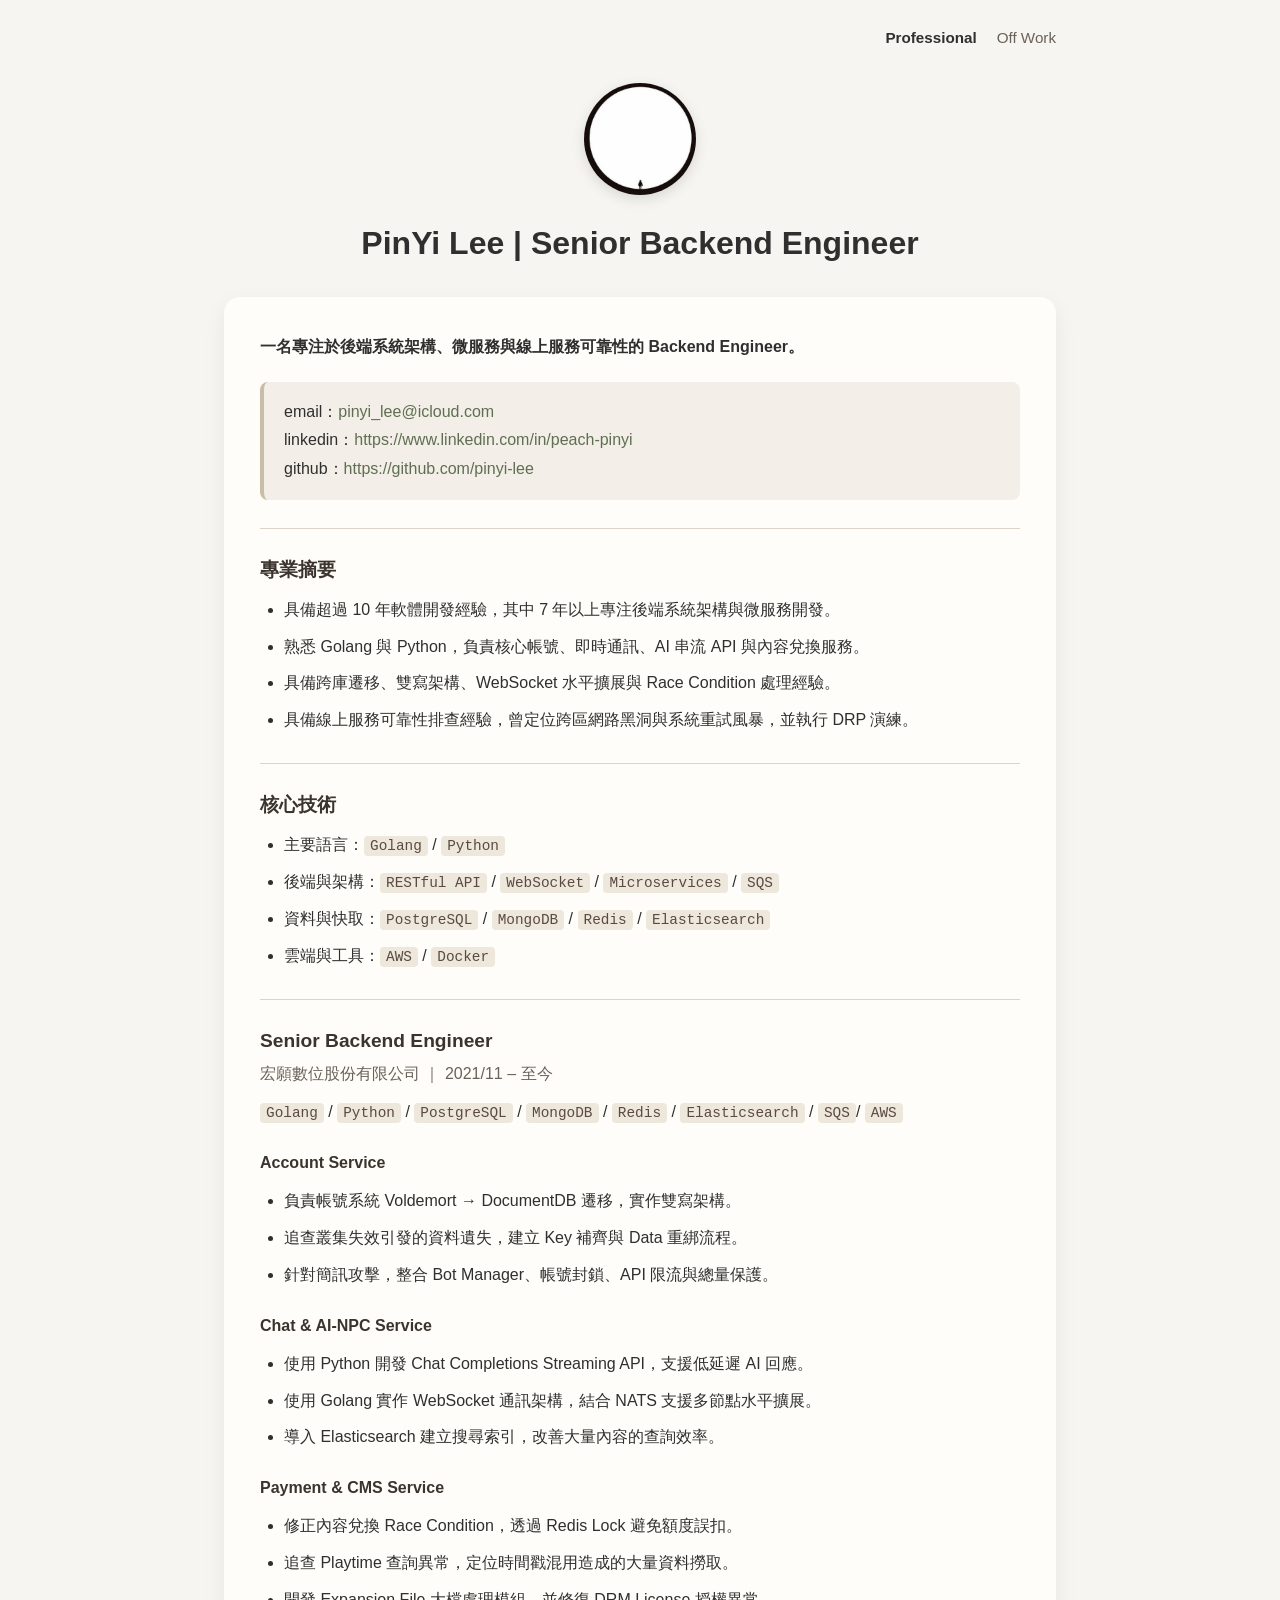
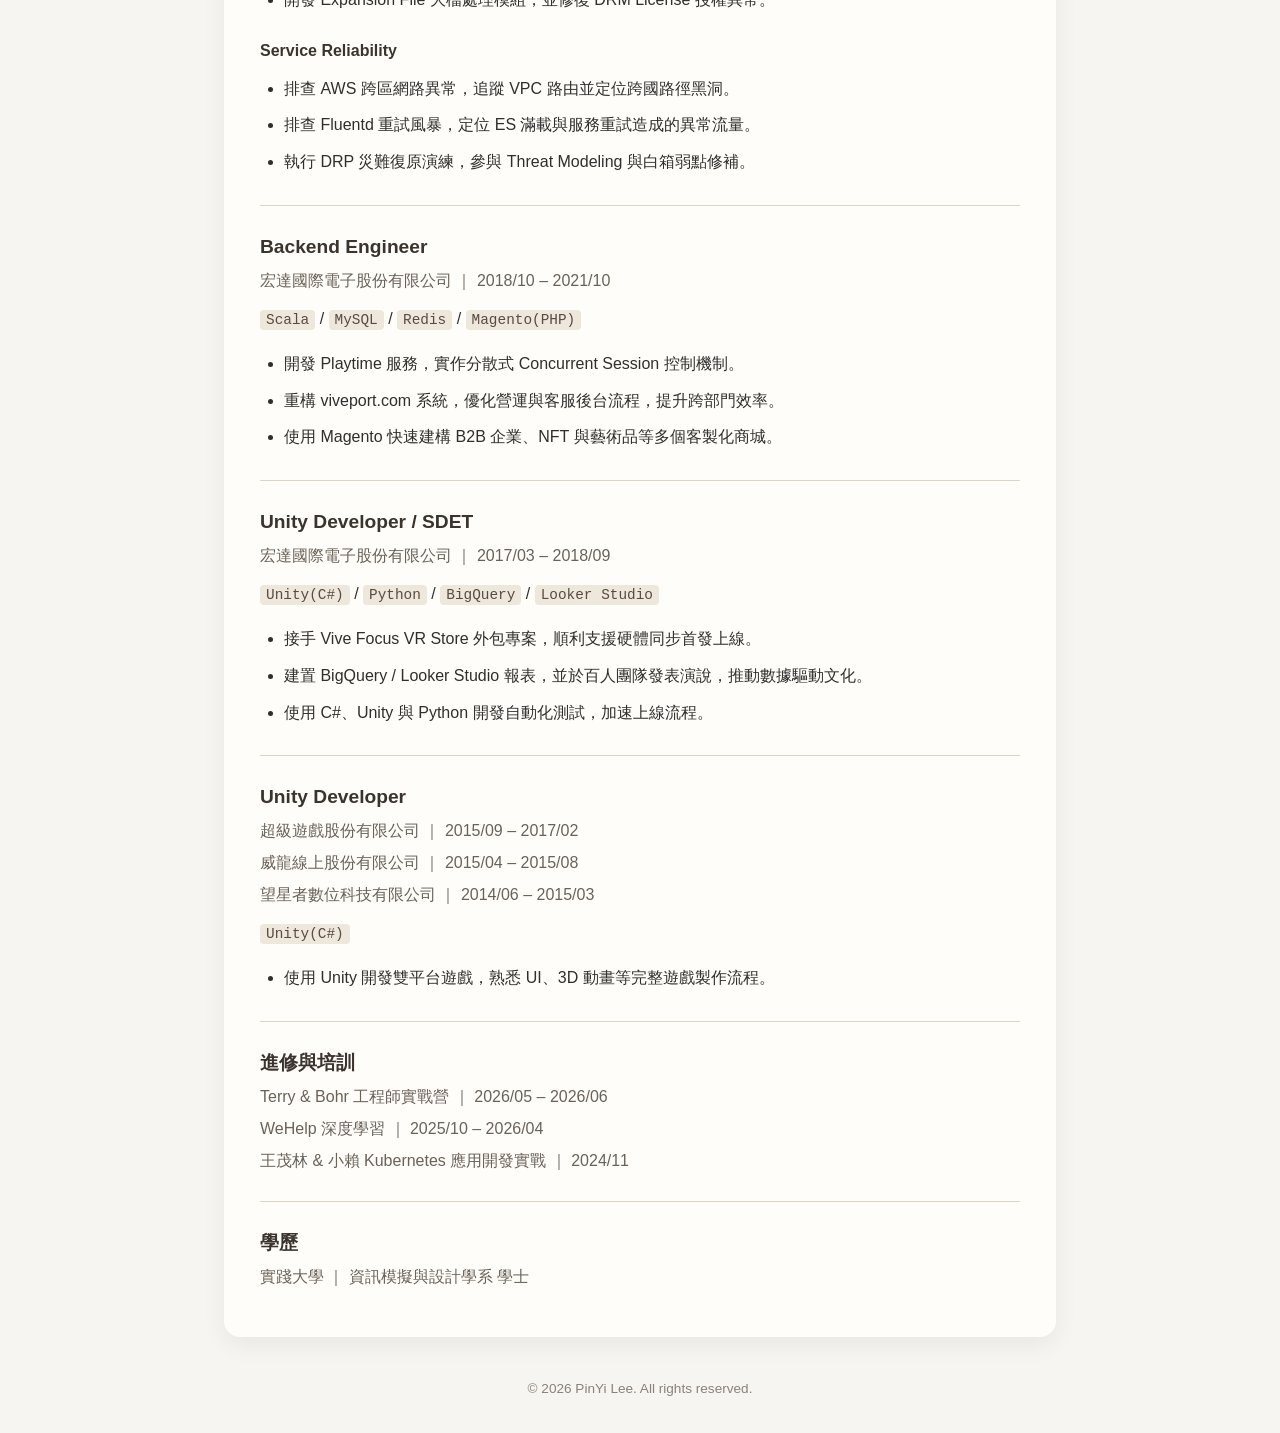
==== commit d02bed3e: "resume, v3" ====
--- a/index.html
+++ b/index.html
@@ -50,6 +50,8 @@
 
             <h4 id="senior-backend-engineer-honyuan">Senior Backend Engineer</h4>
             <h5 class="job-place">宏願數位股份有限公司 ｜ 2021/11 – 至今</h5>
+
+            <p><code>Golang</code> / <code>Python</code> / <code>PostgreSQL</code> / <code>MongoDB</code> / <code>Redis</code> / <code>Elasticsearch</code> / <code>SQS</code>/ <code>AWS</code></p>
 
             <h6 class="project">Account Service</h6>
             <ul>
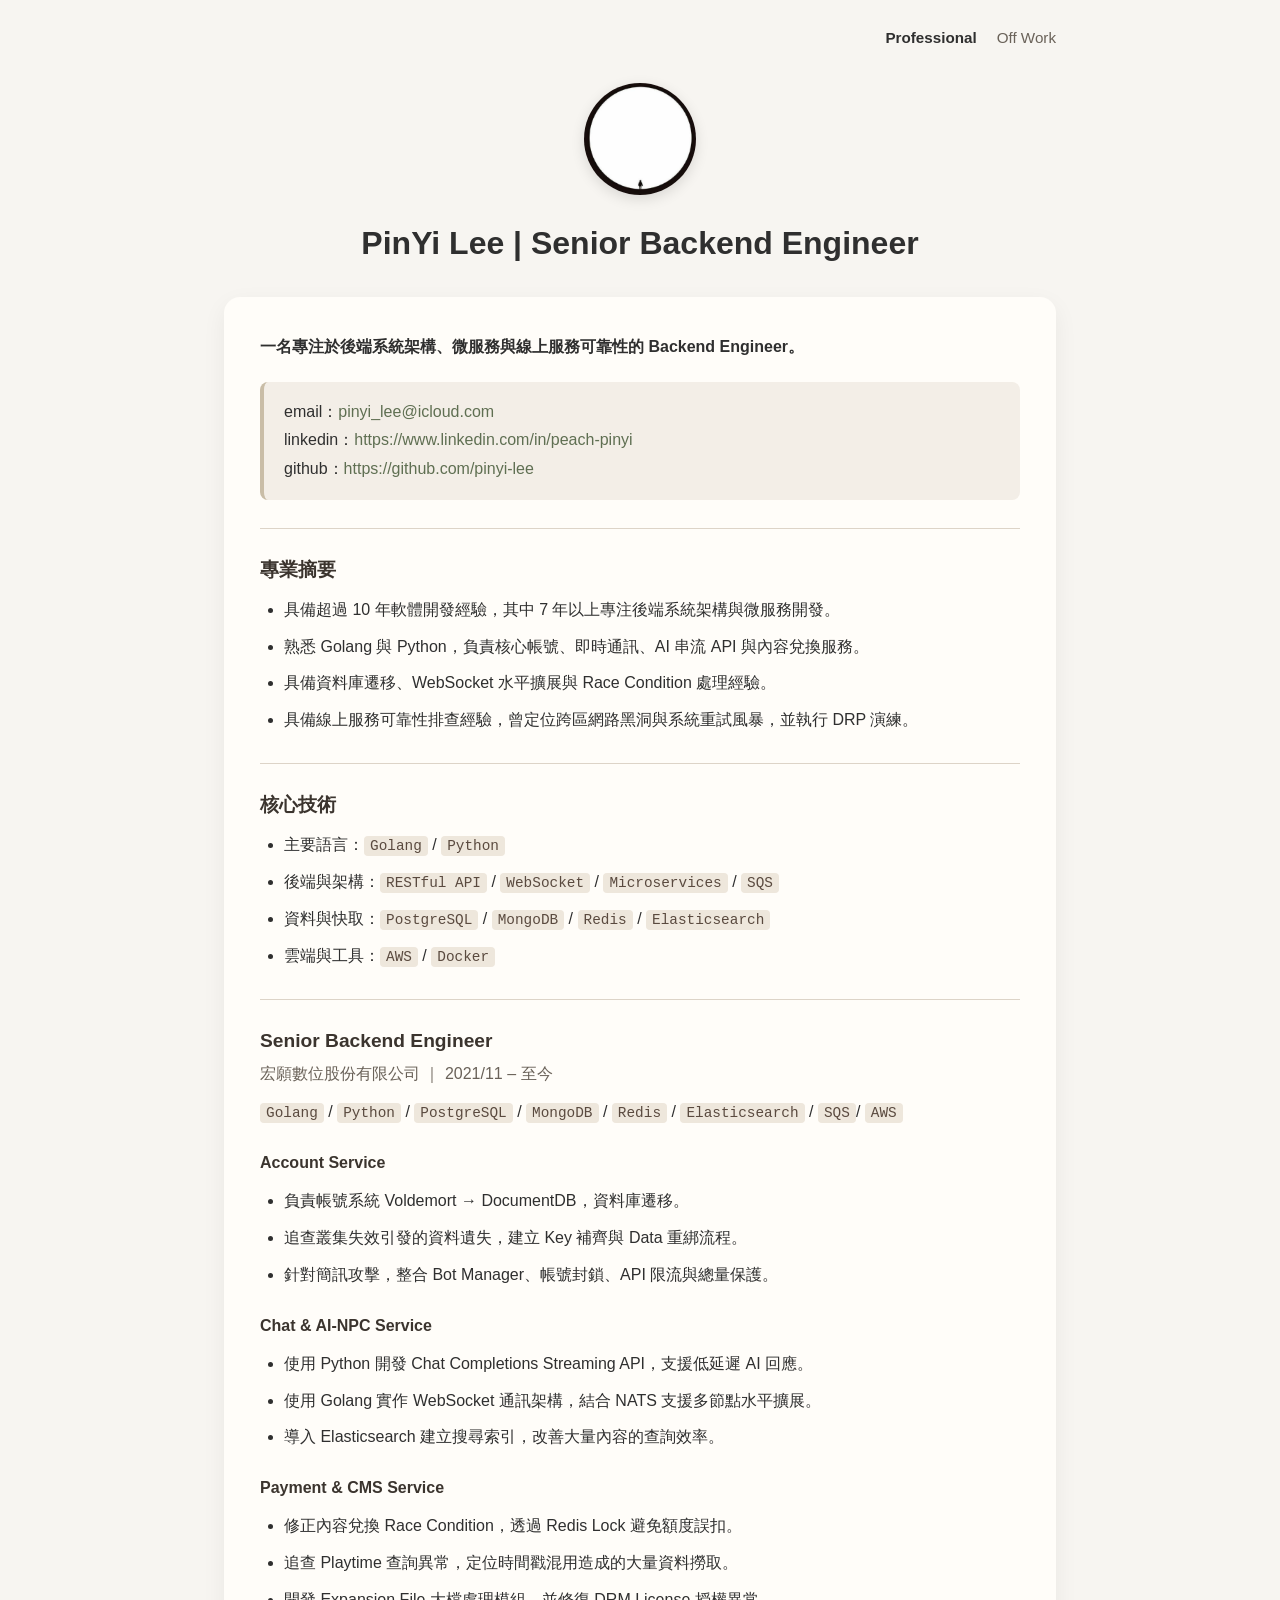
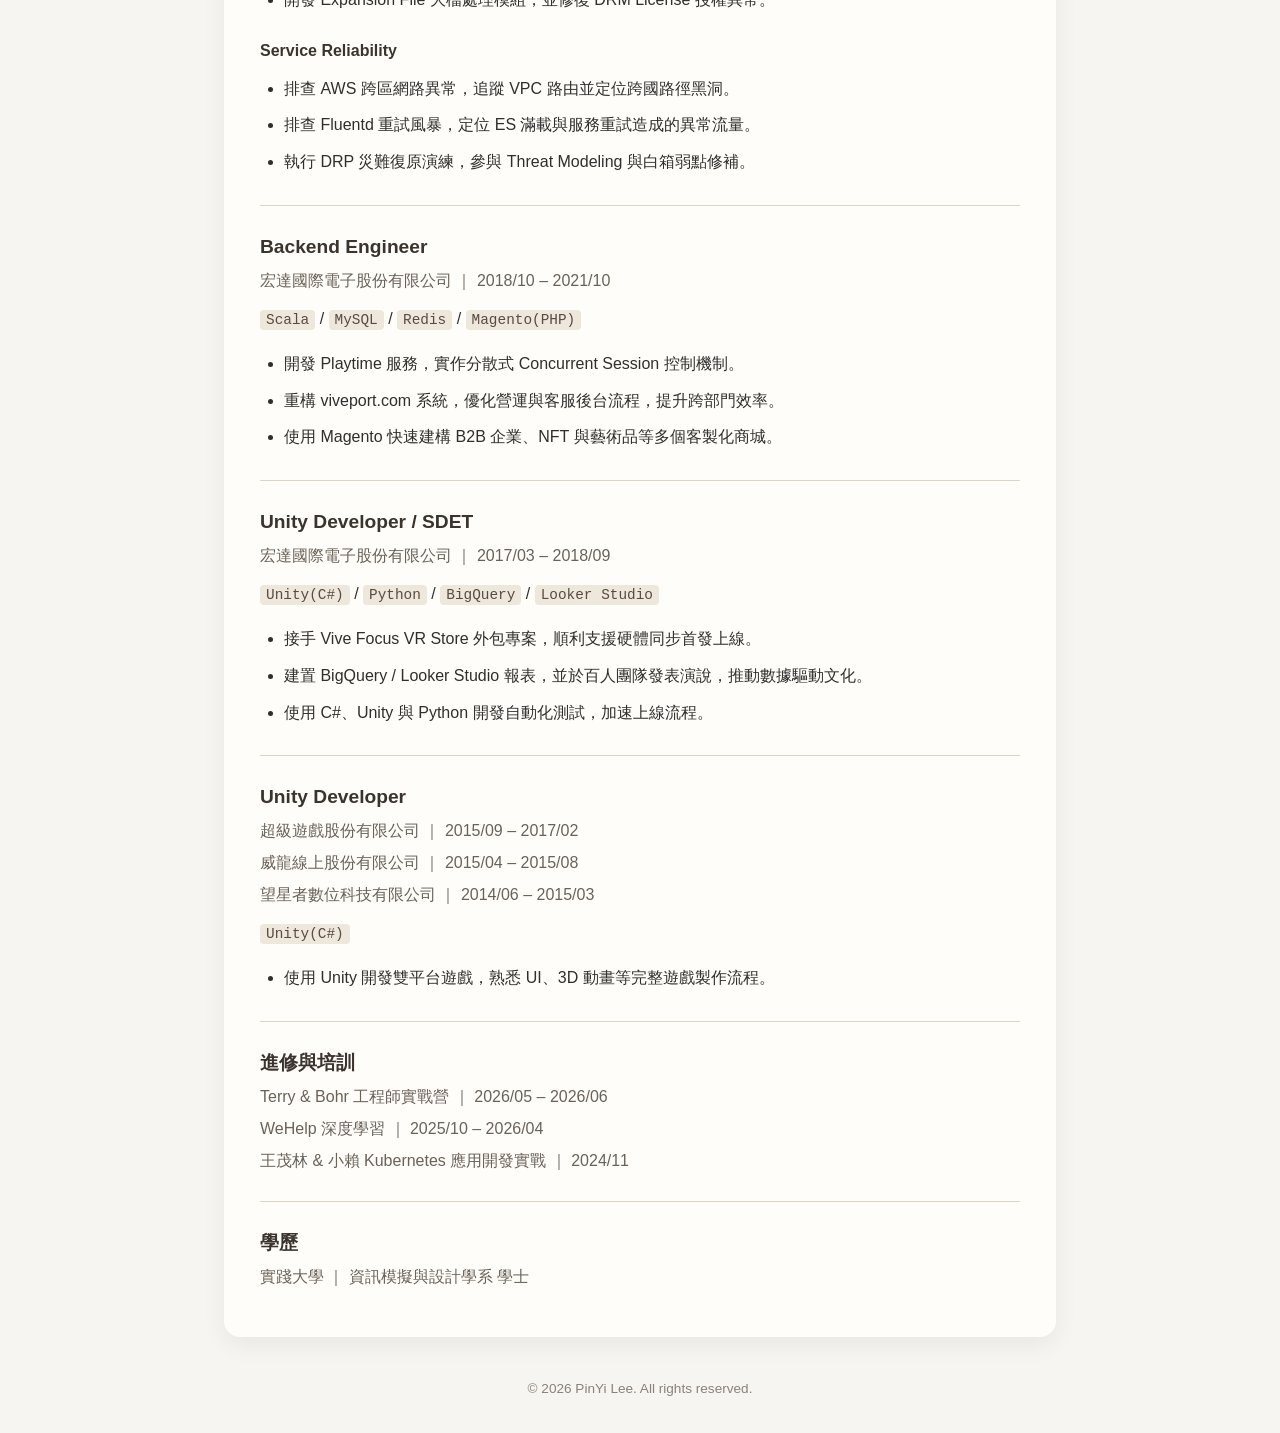
==== commit 8c21172e: "resume, v4" ====
--- a/index.html
+++ b/index.html
@@ -34,7 +34,7 @@
             <ul>
                 <li>具備超過 10 年軟體開發經驗，其中 7 年以上專注後端系統架構與微服務開發。</li>
                 <li>熟悉 Golang 與 Python，負責核心帳號、即時通訊、AI 串流 API 與內容兌換服務。</li>
-                <li>具備跨庫遷移、雙寫架構、WebSocket 水平擴展與 Race Condition 處理經驗。</li>
+                <li>具備資料庫遷移、WebSocket 水平擴展與 Race Condition 處理經驗。</li>
                 <li>具備線上服務可靠性排查經驗，曾定位跨區網路黑洞與系統重試風暴，並執行 DRP 演練。</li>
             </ul>
             <hr>
@@ -55,7 +55,7 @@
 
             <h6 class="project">Account Service</h6>
             <ul>
-                <li>負責帳號系統 Voldemort → DocumentDB 遷移，實作雙寫架構。</li>
+                <li>負責帳號系統 Voldemort → DocumentDB，資料庫遷移。</li>
                 <li>追查叢集失效引發的資料遺失，建立 Key 補齊與 Data 重綁流程。</li>
                 <li>針對簡訊攻擊，整合 Bot Manager、帳號封鎖、API 限流與總量保護。</li>
             </ul>
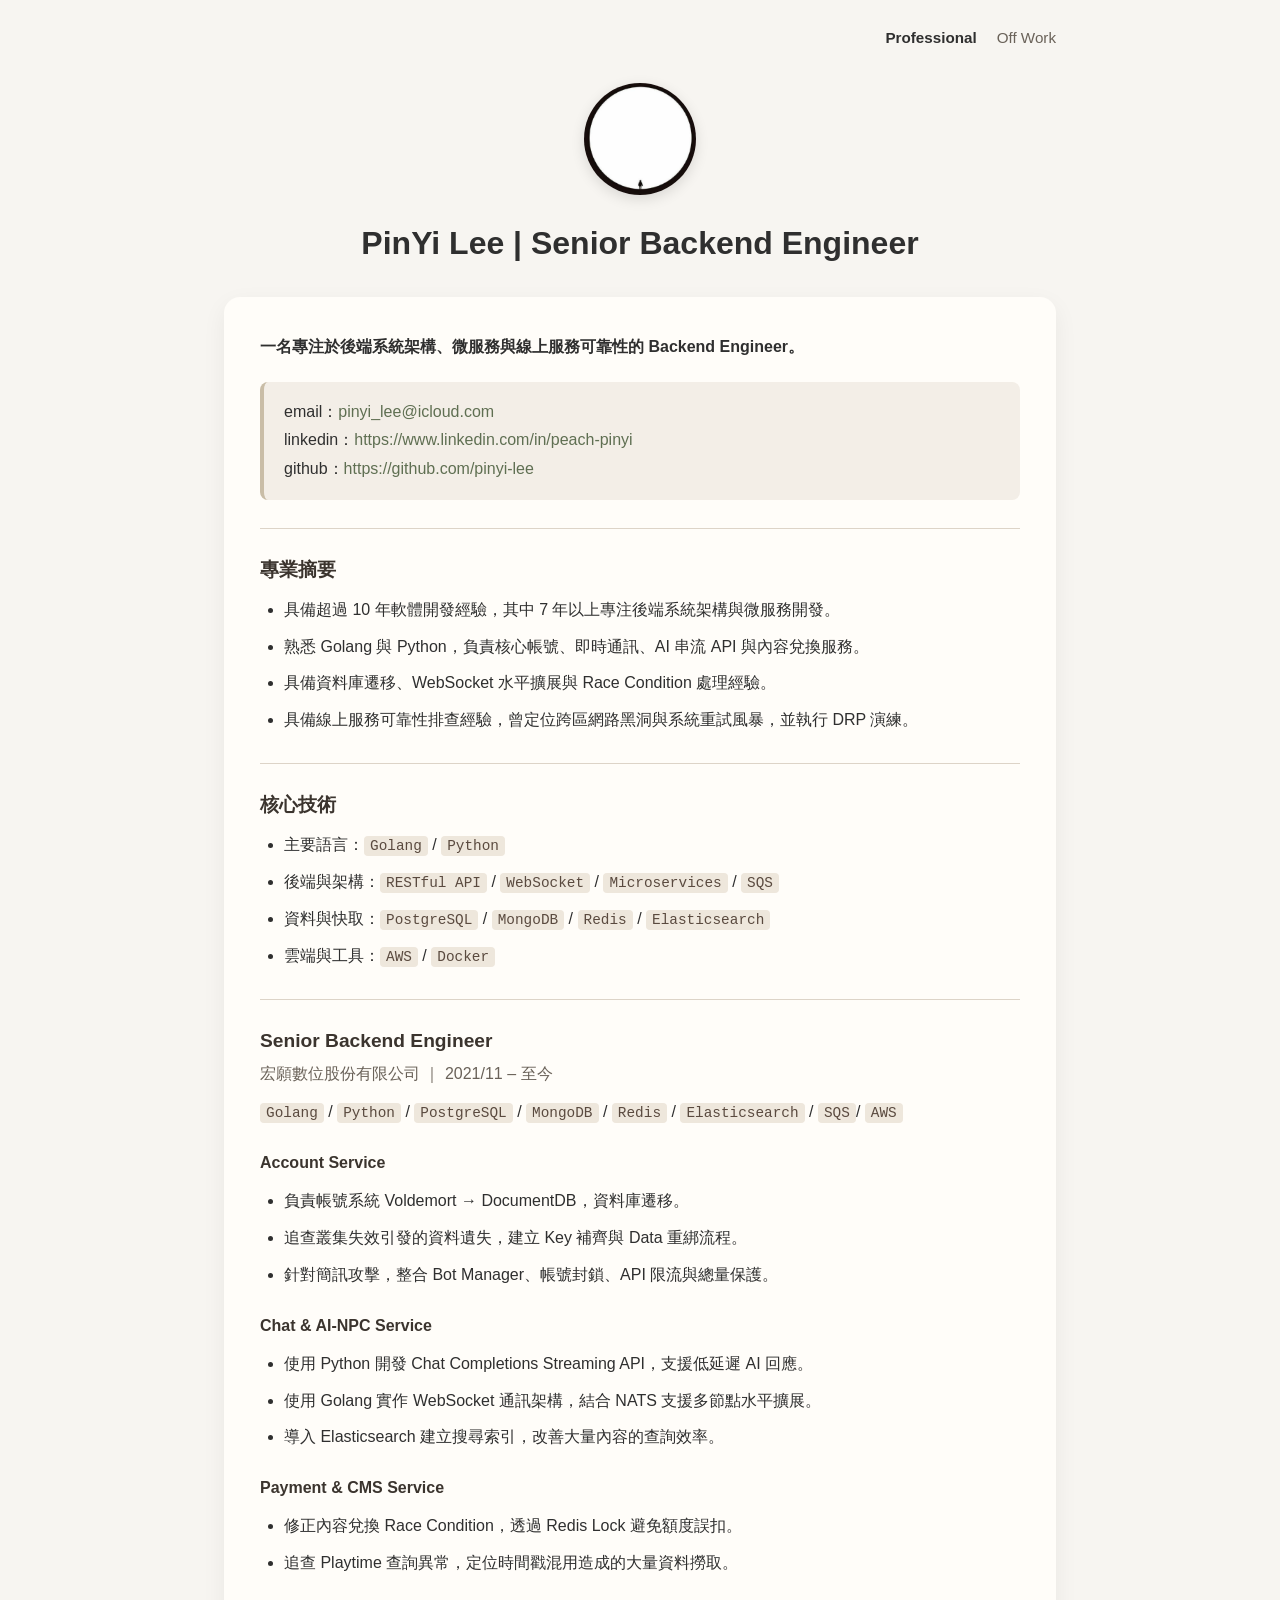
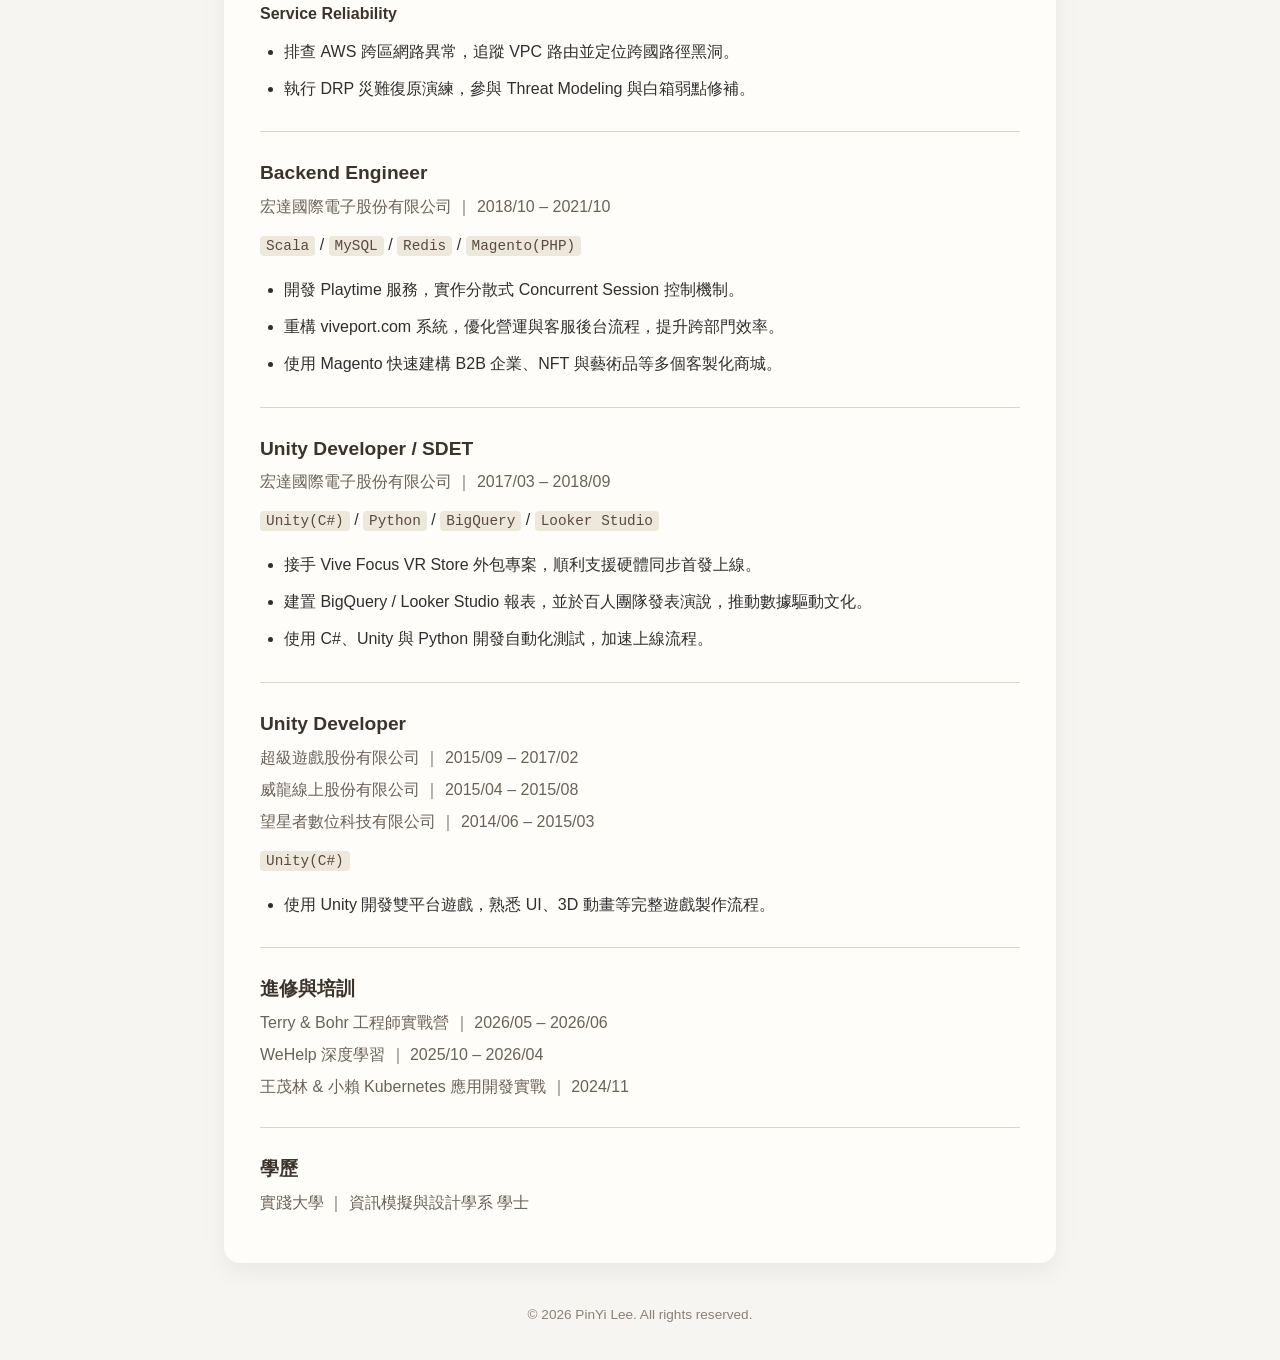
==== commit 1447d08e: "resume, v6" ====
--- a/index.html
+++ b/index.html
@@ -71,13 +71,11 @@
             <ul>
                 <li>修正內容兌換 Race Condition，透過 Redis Lock 避免額度誤扣。</li>
                 <li>追查 Playtime 查詢異常，定位時間戳混用造成的大量資料撈取。</li>
-                <li>開發 Expansion File 大檔處理模組，並修復 DRM License 授權異常。</li>
             </ul>
 
             <h6 class="project">Service Reliability</h6>
             <ul>
                 <li>排查 AWS 跨區網路異常，追蹤 VPC 路由並定位跨國路徑黑洞。</li>
-                <li>排查 Fluentd 重試風暴，定位 ES 滿載與服務重試造成的異常流量。</li>
                 <li>執行 DRP 災難復原演練，參與 Threat Modeling 與白箱弱點修補。</li>
             </ul>
             <hr>
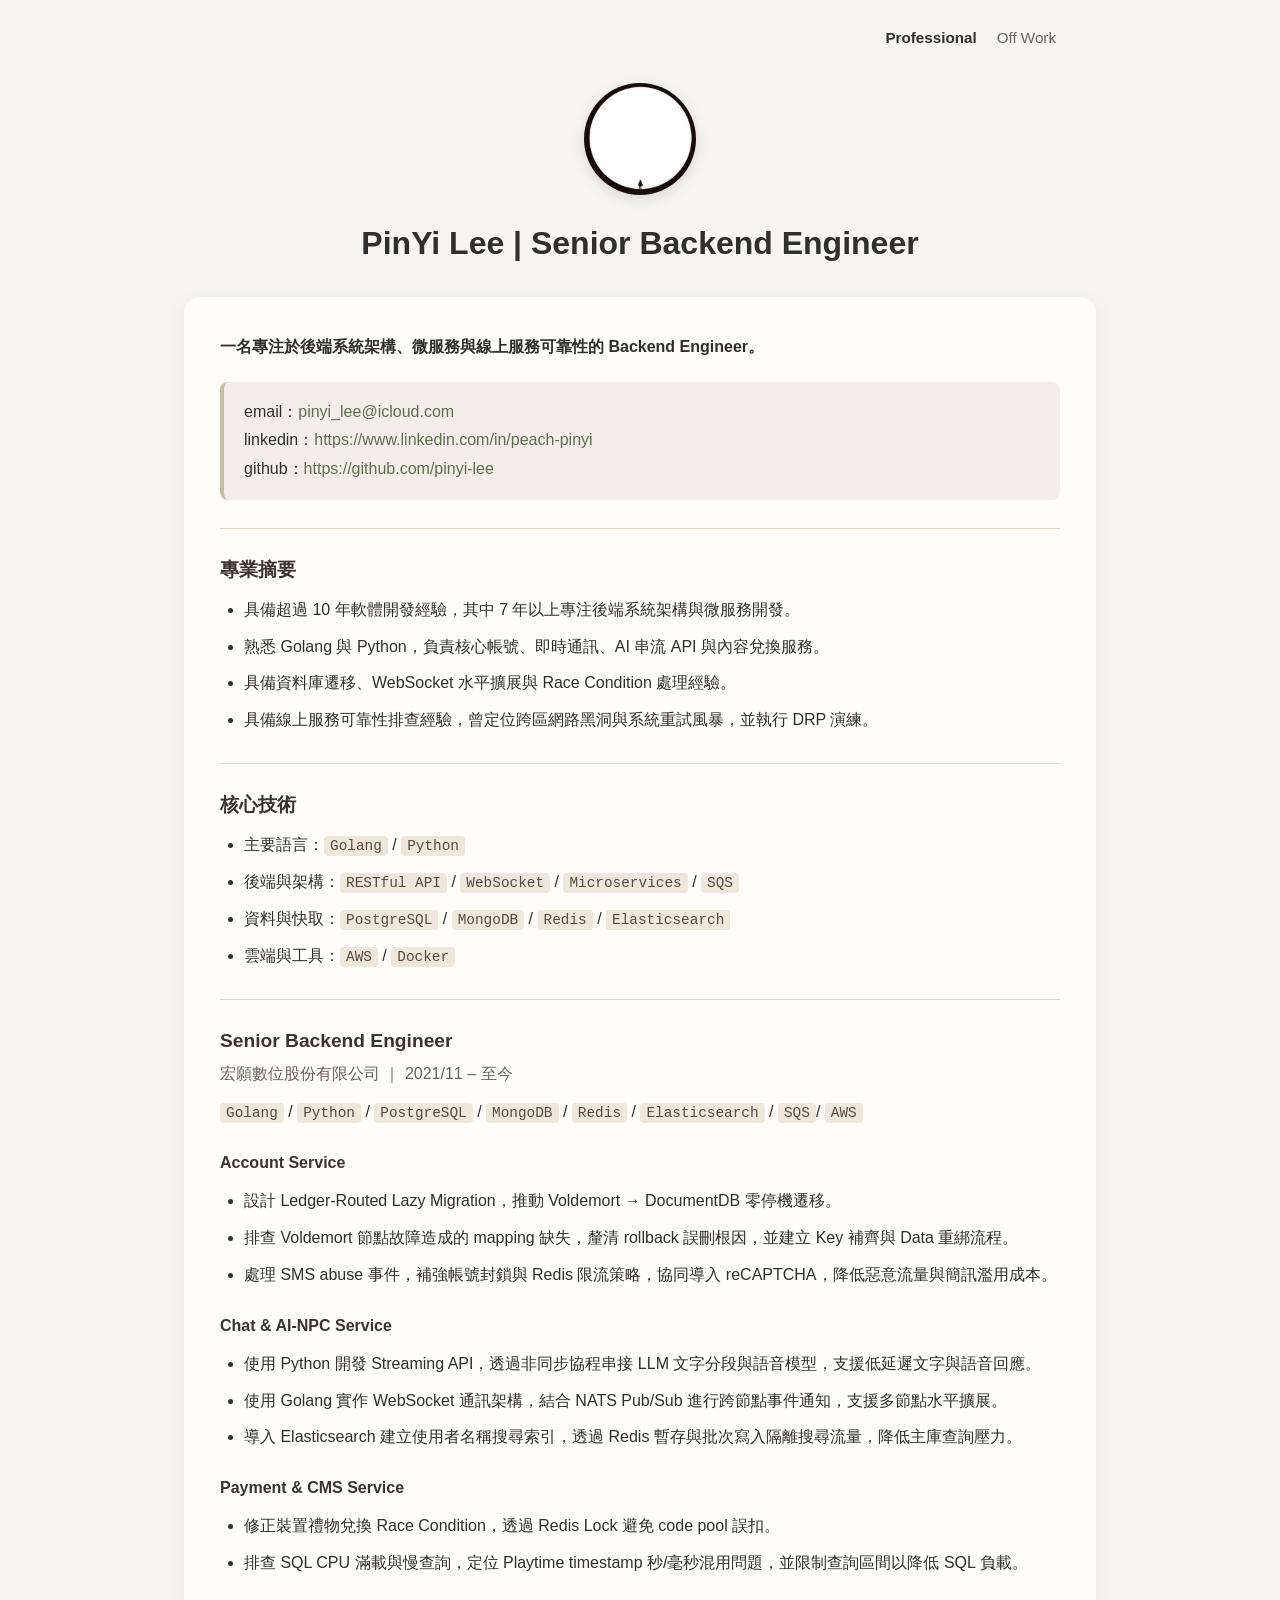
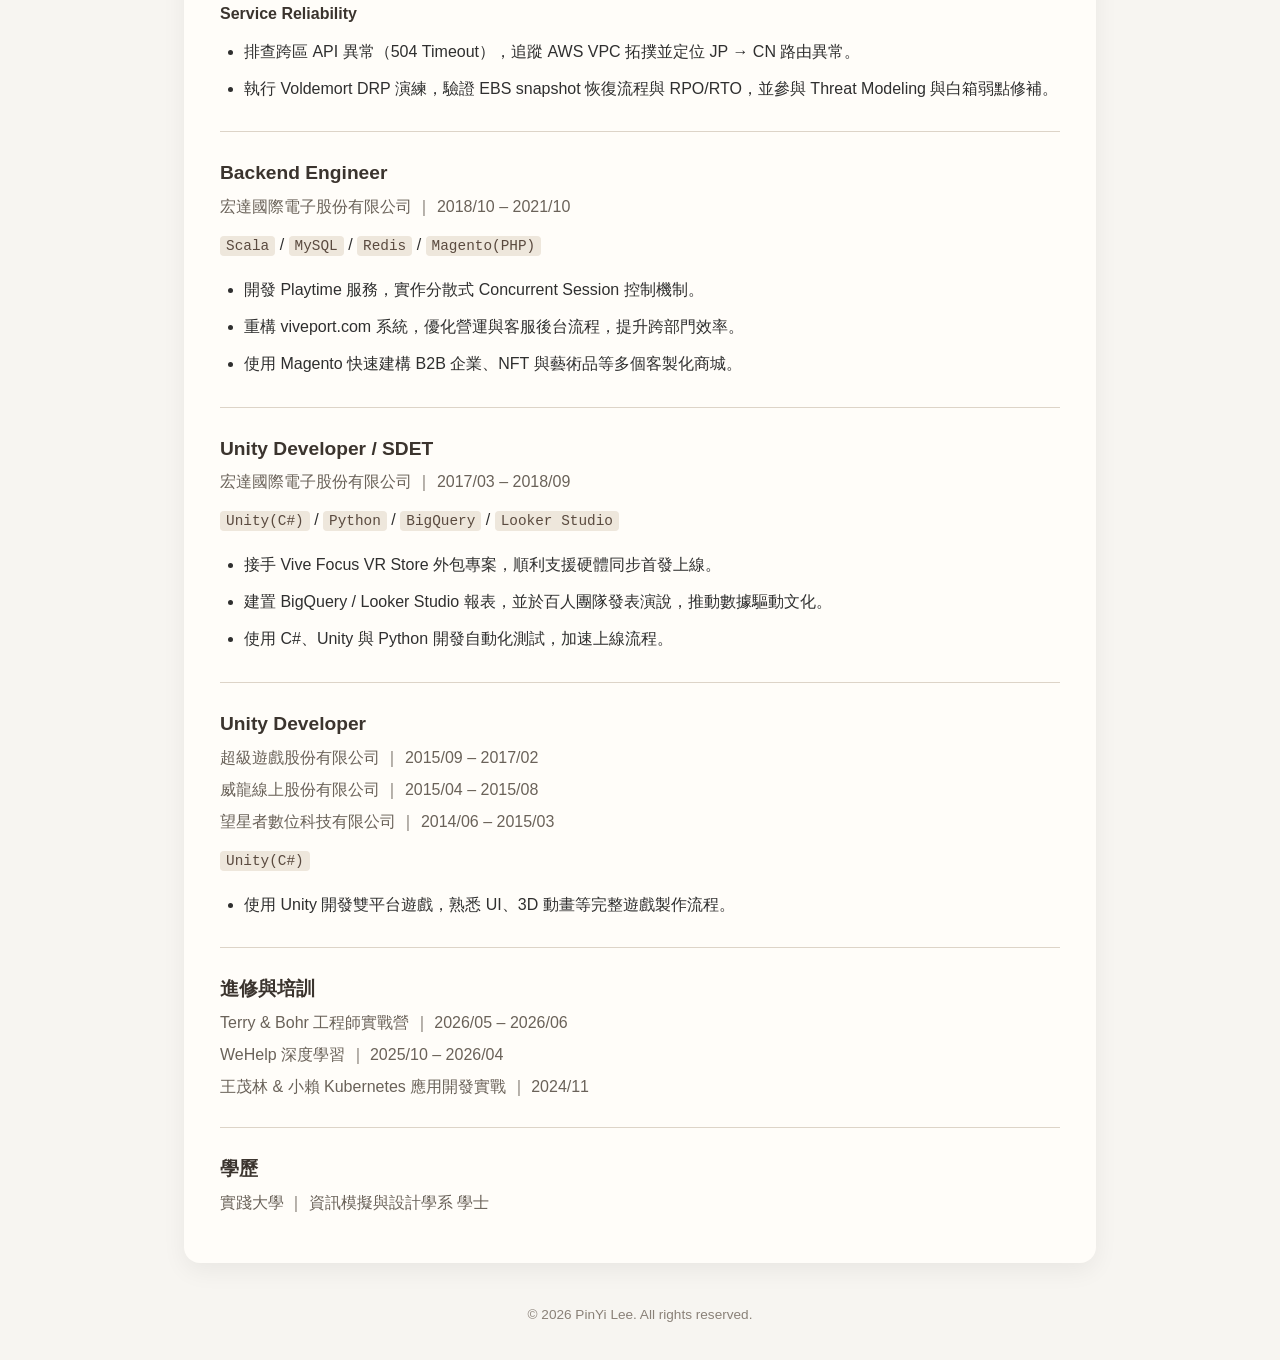
==== commit 16095aaa: "resume, v7" ====
--- a/index.html
+++ b/index.html
@@ -55,28 +55,30 @@
 
             <h6 class="project">Account Service</h6>
             <ul>
-                <li>負責帳號系統 Voldemort → DocumentDB，資料庫遷移。</li>
-                <li>追查叢集失效引發的資料遺失，建立 Key 補齊與 Data 重綁流程。</li>
-                <li>針對簡訊攻擊，整合 Bot Manager、帳號封鎖、API 限流與總量保護。</li>
+                <li>設計 Ledger-Routed Lazy Migration，推動 Voldemort → DocumentDB 零停機遷移。</li>
+                <li>排查 Voldemort 節點故障造成的 mapping 缺失，釐清 rollback 誤刪根因，並建立 Key 補齊與 Data 重綁流程。</li>
+                <li>處理 SMS abuse 事件，補強帳號封鎖與 Redis 限流策略，協同導入 reCAPTCHA，降低惡意流量與簡訊濫用成本。
+</li>
             </ul>
 
             <h6 class="project">Chat &amp; AI-NPC Service</h6>
             <ul>
-                <li>使用 Python 開發 Chat Completions Streaming API，支援低延遲 AI 回應。</li>
-                <li>使用 Golang 實作 WebSocket 通訊架構，結合 NATS 支援多節點水平擴展。</li>
-                <li>導入 Elasticsearch 建立搜尋索引，改善大量內容的查詢效率。</li>
+                <li>使用 Python 開發 Streaming API，透過非同步協程串接 LLM 文字分段與語音模型，支援低延遲文字與語音回應。</li>
+                <li>使用 Golang 實作 WebSocket 通訊架構，結合 NATS Pub/Sub 進行跨節點事件通知，支援多節點水平擴展。</li>
+                <li>導入 Elasticsearch 建立使用者名稱搜尋索引，透過 Redis 暫存與批次寫入隔離搜尋流量，降低主庫查詢壓力。</li>
             </ul>
 
             <h6 class="project">Payment &amp; CMS Service</h6>
             <ul>
-                <li>修正內容兌換 Race Condition，透過 Redis Lock 避免額度誤扣。</li>
-                <li>追查 Playtime 查詢異常，定位時間戳混用造成的大量資料撈取。</li>
+                <li>修正裝置禮物兌換 Race Condition，透過 Redis Lock 避免 code pool 誤扣。</li>
+                <li>排查 SQL CPU 滿載與慢查詢，定位 Playtime timestamp 秒/毫秒混用問題，並限制查詢區間以降低 SQL 負載。</li>
             </ul>
 
             <h6 class="project">Service Reliability</h6>
             <ul>
-                <li>排查 AWS 跨區網路異常，追蹤 VPC 路由並定位跨國路徑黑洞。</li>
-                <li>執行 DRP 災難復原演練，參與 Threat Modeling 與白箱弱點修補。</li>
+                <li>排查跨區 API 異常（504 Timeout），追蹤 AWS VPC 拓撲並定位 JP → CN 路由異常。</li>
+                <li>執行 Voldemort DRP 演練，驗證 EBS snapshot 恢復流程與 RPO/RTO，並參與 Threat Modeling 與白箱弱點修補。</li>
+
             </ul>
             <hr>
 
--- a/css/style.css
+++ b/css/style.css
@@ -73,7 +73,7 @@
    ========================================================= */
 
 .main {
-    max-width: 880px;
+    max-width: 960px;
     margin: 0 auto;
     padding: 24px;
 }
